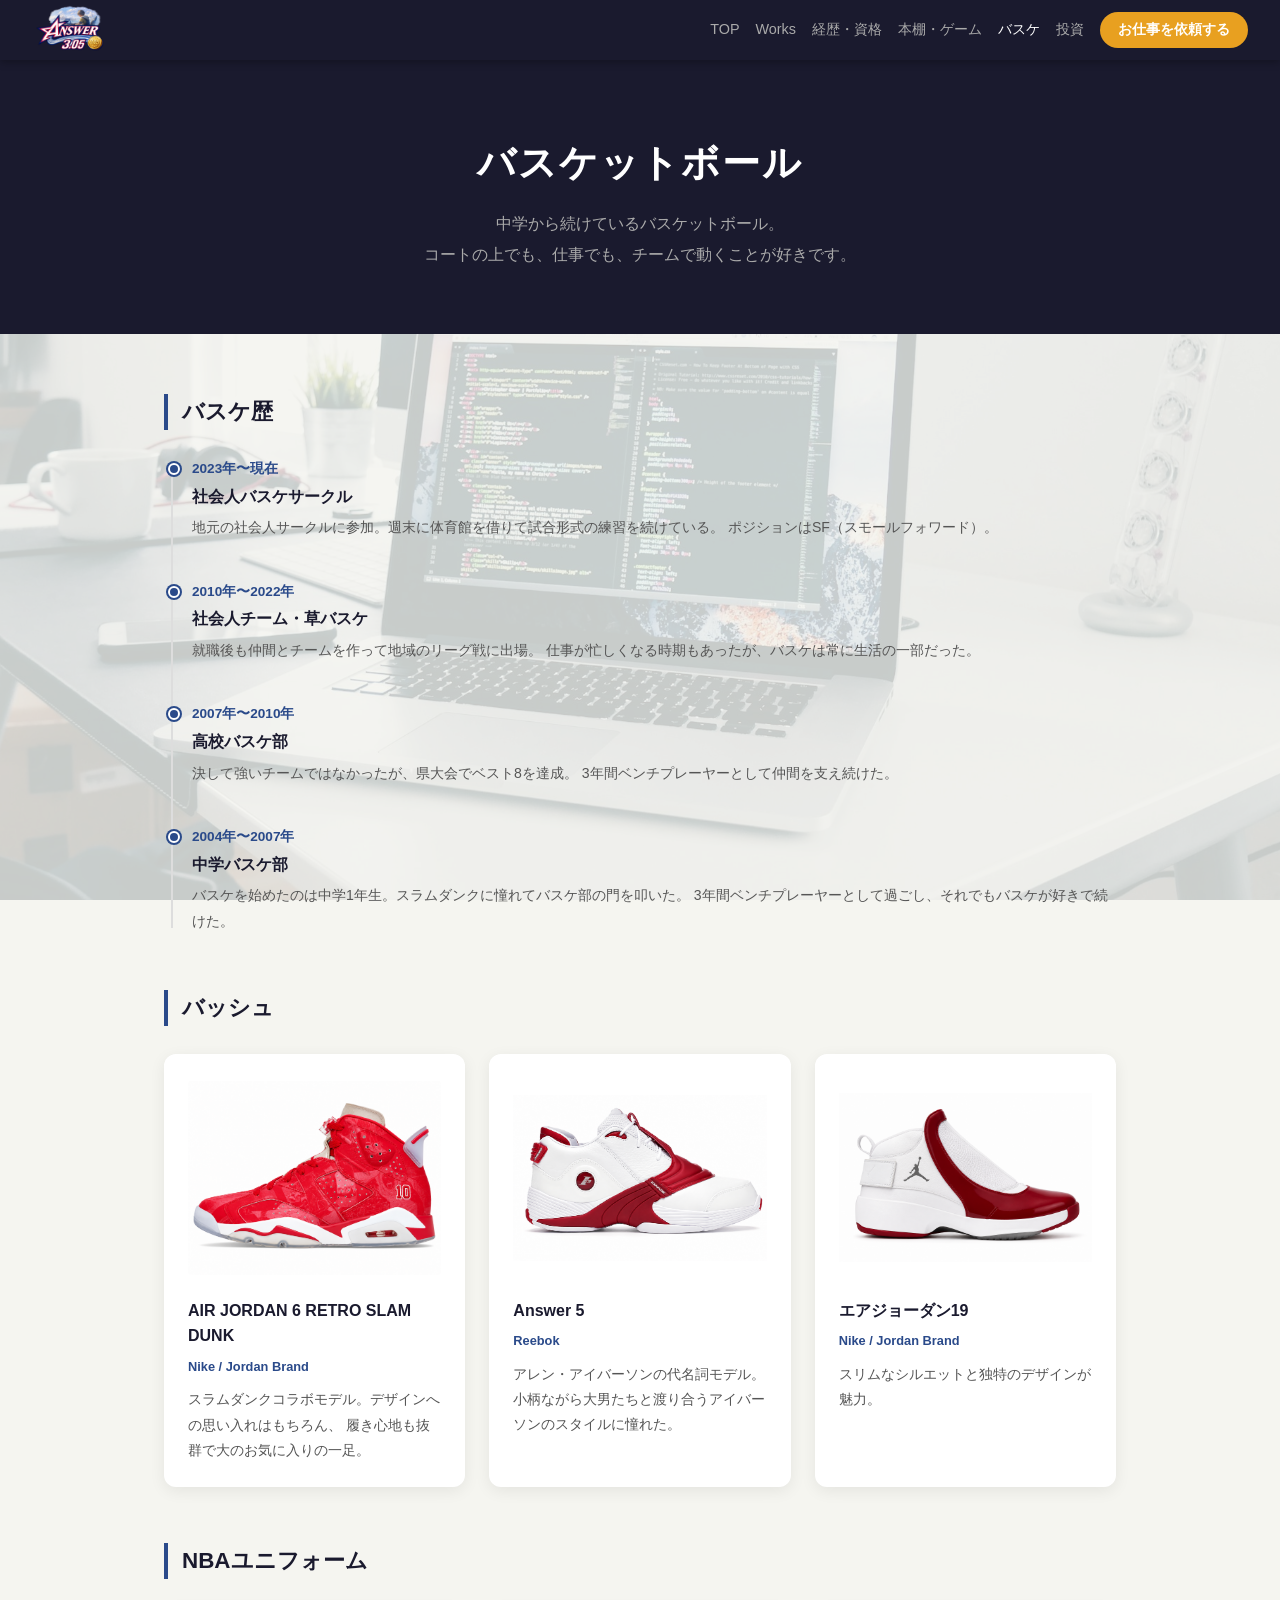
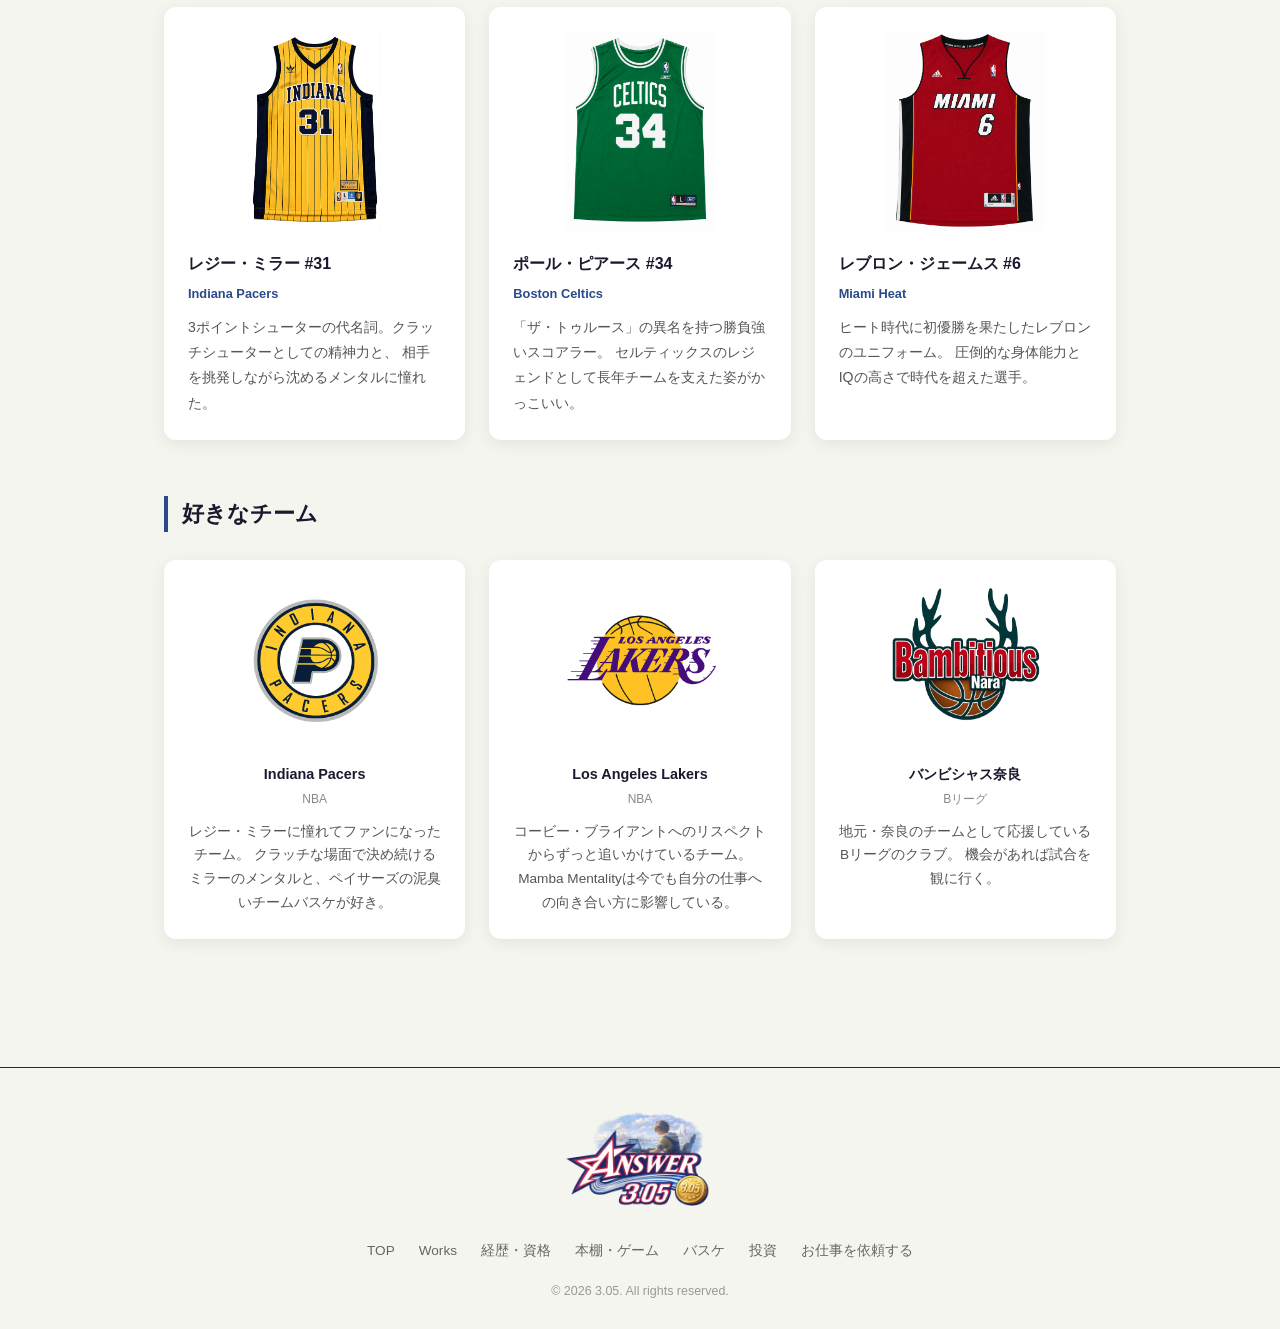
==== html/basketball.html @ 2a26aff4 "新規作成" ====
<!DOCTYPE html>
<html lang="ja">
<head>
  <meta charset="UTF-8">
  <meta name="viewport" content="width=device-width, initial-scale=1.0">
  <title>バスケ | 3.05</title>
  <meta name="description" content="フリーランスWebクリエイター3.05のバスケットボールページ。NBA・バスケについての思いや情報を発信しています。">
  <meta name="robots" content="index, follow">
  <meta property="og:type" content="website">
  <meta property="og:locale" content="ja_JP">
  <meta property="og:title" content="バスケ | 3.05">
  <meta property="og:description" content="フリーランスWebクリエイター3.05のバスケットボールページ。NBA・バスケについての思いや情報を発信しています。">
  <meta name="twitter:card" content="summary_large_image">
  <meta name="twitter:title" content="バスケ | 3.05">
  <meta name="twitter:description" content="フリーランスWebクリエイター3.05のバスケットボールページ。NBA・バスケについての思いや情報を発信しています。">
  <link rel="icon" href="../img/favicon.png" type="image/png">
  <link rel="stylesheet" href="../css/style.css">
</head>
<body data-page="basketball">

  <header></header>
  <div class="mobile-menu" id="mobileMenu"></div>

  <!-- ヒーロー -->
  <div class="page-hero">
    <h2>バスケットボール</h2>
    <p>
      中学から続けているバスケットボール。<br>
      コートの上でも、仕事でも、チームで動くことが好きです。
    </p>
  </div>

  <div class="page-body">

    <!-- ===== バスケ歴 ===== -->
    <h2 class="page-section-heading">バスケ歴</h2>

    <div class="career-timeline">

      <div class="career-item">
        <div class="career-period">2023年〜現在</div>
        <div class="career-content">
          <div class="career-title">社会人バスケサークル</div>
          <p class="career-desc">
            地元の社会人サークルに参加。週末に体育館を借りて試合形式の練習を続けている。
            ポジションはSF（スモールフォワード）。
          </p>
        </div>
      </div>

      <div class="career-item">
        <div class="career-period">2010年〜2022年</div>
        <div class="career-content">
          <div class="career-title">社会人チーム・草バスケ</div>
          <p class="career-desc">
            就職後も仲間とチームを作って地域のリーグ戦に出場。
            仕事が忙しくなる時期もあったが、バスケは常に生活の一部だった。
          </p>
        </div>
      </div>

      <div class="career-item">
        <div class="career-period">2007年〜2010年</div>
        <div class="career-content">
          <div class="career-title">高校バスケ部</div>
          <p class="career-desc">
            決して強いチームではなかったが、県大会でベスト8を達成。
            3年間ベンチプレーヤーとして仲間を支え続けた。
          </p>
        </div>
      </div>

      <div class="career-item">
        <div class="career-period">2004年〜2007年</div>
        <div class="career-content">
          <div class="career-title">中学バスケ部</div>
          <p class="career-desc">
            バスケを始めたのは中学1年生。スラムダンクに憧れてバスケ部の門を叩いた。
            3年間ベンチプレーヤーとして過ごし、それでもバスケが好きで続けた。
          </p>
        </div>
      </div>

    </div>

    <!-- ===== バッシュ ===== -->
    <h2 class="page-section-heading">バッシュ</h2>

    <div class="bball-grid">

      <div class="bball-card">
        <img src="../img/slamdunk_shoes.png" alt="AIR JORDAN 6 RETRO SLAM DUNK" class="bball-card-img">
        <div class="bball-card-title">AIR JORDAN 6 RETRO SLAM DUNK</div>
        <div class="bball-card-brand">Nike / Jordan Brand</div>
        <p class="bball-card-text">
          スラムダンクコラボモデル。デザインへの思い入れはもちろん、
          履き心地も抜群で大のお気に入りの一足。
        </p>
      </div>

      <div class="bball-card">
        <img src="../img/iverson_shoes.png" alt="Answer 5" class="bball-card-img">
        <div class="bball-card-title">Answer 5</div>
        <div class="bball-card-brand">Reebok</div>
        <p class="bball-card-text">
          アレン・アイバーソンの代名詞モデル。小柄ながら大男たちと渡り合うアイバーソンのスタイルに憧れた。
        </p>
      </div>

      <div class="bball-card">
        <img src="../img/jordan_shoes.png" alt="エアジョーダン19" class="bball-card-img">
        <div class="bball-card-title">エアジョーダン19</div>
        <div class="bball-card-brand">Nike / Jordan Brand</div>
        <p class="bball-card-text">
          スリムなシルエットと独特のデザインが魅力。
        </p>
      </div>

    </div>

    <!-- ===== NBAユニフォーム ===== -->
    <h2 class="page-section-heading">NBAユニフォーム</h2>

    <div class="bball-grid">

      <div class="bball-card">
        <img src="../img/miller_uniform.png" alt="レジー・ミラー ペイサーズ" class="bball-card-img">
        <div class="bball-card-title">レジー・ミラー #31</div>
        <div class="bball-card-brand">Indiana Pacers</div>
        <p class="bball-card-text">
          3ポイントシューターの代名詞。クラッチシューターとしての精神力と、
          相手を挑発しながら沈めるメンタルに憧れた。
        </p>
      </div>

      <div class="bball-card">
        <img src="../img/pierce_uniform.png" alt="ポール・ピアース セルティックス" class="bball-card-img">
        <div class="bball-card-title">ポール・ピアース #34</div>
        <div class="bball-card-brand">Boston Celtics</div>
        <p class="bball-card-text">
          「ザ・トゥルース」の異名を持つ勝負強いスコアラー。
          セルティックスのレジェンドとして長年チームを支えた姿がかっこいい。
        </p>
      </div>

      <div class="bball-card">
        <img src="../img/lebron_uniform_heat.png" alt="レブロン・ジェームス ヒート" class="bball-card-img">
        <div class="bball-card-title">レブロン・ジェームス #6</div>
        <div class="bball-card-brand">Miami Heat</div>
        <p class="bball-card-text">
          ヒート時代に初優勝を果たしたレブロンのユニフォーム。
          圧倒的な身体能力とIQの高さで時代を超えた選手。
        </p>
      </div>

    </div>

    <!-- ===== 好きなチーム ===== -->
    <h2 class="page-section-heading">好きなチーム</h2>

    <div class="team-grid">

      <div class="team-card">
        <img src="../img/pacers_logo.png" alt="Indiana Pacers" class="team-badge-img">
        <div class="team-name">Indiana Pacers</div>
        <div class="team-league">NBA</div>
        <p class="team-desc">
          レジー・ミラーに憧れてファンになったチーム。
          クラッチな場面で決め続けるミラーのメンタルと、ペイサーズの泥臭いチームバスケが好き。
        </p>
      </div>

      <div class="team-card">
        <img src="../img/lakers_logo.png" alt="LA Lakers" class="team-badge-img">
        <div class="team-name">Los Angeles Lakers</div>
        <div class="team-league">NBA</div>
        <p class="team-desc">
          コービー・ブライアントへのリスペクトからずっと追いかけているチーム。
          Mamba Mentalityは今でも自分の仕事への向き合い方に影響している。
        </p>
      </div>

      <div class="team-card">
        <img src="../img/bambitious_logo.png" alt="バンビシャス奈良" class="team-badge-img">
        <div class="team-name">バンビシャス奈良</div>
        <div class="team-league">Bリーグ</div>
        <p class="team-desc">
          地元・奈良のチームとして応援しているBリーグのクラブ。
          機会があれば試合を観に行く。
        </p>
      </div>

    </div>

  </div>

  <footer></footer>

  <button class="back-to-top" id="backToTop" aria-label="トップへ戻る">↑</button>

  <script src="../js/components.js"></script>
  <script src="../js/main.js"></script>
</body>
</html>
---- css/style.css ----
﻿/* ===== リセット & 共通 ===== */
*, *::before, *::after {
  margin: 0;
  padding: 0;
  box-sizing: border-box;
}

:root {
  --navy:   #1a1a2e;
  --navy-l: #2a2a4e;
  --bg:     #f5f5f0;
  --white:  #ffffff;
  --text:   #333333;
  --muted:  #888888;
  --border: #f0f0ea;
  --accent: #2a4a8a;
}

body {
  font-family: 'Hiragino Kaku Gothic ProN', 'Meiryo', sans-serif;
  background: var(--bg);
  color: var(--text);
  min-height: 100vh;
  line-height: 1.6;
  position: relative;
}

/* ページ背景の薄い画像（PCとコーヒーの作業デスク） */
body::before {
  content: '';
  position: fixed;
  inset: 0;
  background-image: url('../img/bg_global.jpg');
  background-size: cover;
  background-position: center;
  opacity: 0.18;
  z-index: -1;
  pointer-events: none;
}

/* ===== ヘッダー ===== */
header {
  background: var(--navy);
  color: #fff;
  padding: 0 32px;
  height: 60px;
  display: flex;
  align-items: center;
  gap: 12px;
  position: sticky;
  top: 0;
  z-index: 200;
  box-shadow: 0 2px 8px rgba(0,0,0,0.3);
}

header h1 {
  font-size: 1.2rem;
  font-weight: 400;
  letter-spacing: 0.1em;
  line-height: 1;
}

.header-logo {
  height: 52px;
  width: auto;
  display: block;
}

nav {
  margin-left: auto;
  display: flex;
  align-items: center;
  gap: 16px;
}

nav a {
  color: #aaa;
  text-decoration: none;
  font-size: 0.9rem;
  transition: color 0.2s;
}

nav a:hover { color: #fff; }
nav a.nav-active { color: #fff; }

/* 依頼ボタン */
nav .btn-request {
  background: #e8a020;
  color: #fff !important;
  padding: 7px 18px;
  border-radius: 20px;
  font-weight: 700;
  font-size: 0.85rem;
  transition: background 0.2s, transform 0.15s;
}

nav .btn-request:hover {
  background: #c88010;
  transform: translateY(-1px);
}

/* ハンバーガー (スマホ用) */
.hamburger {
  display: none;
  flex-direction: column;
  gap: 5px;
  cursor: pointer;
  padding: 4px;
  margin-left: auto;
  background: none;
  border: none;
}

.hamburger span {
  display: block;
  width: 22px;
  height: 2px;
  background: #fff;
  border-radius: 2px;
  transition: all 0.3s;
}

/* モバイルメニュー */
.mobile-menu {
  display: none;
  position: fixed;
  top: 60px;
  left: 0;
  right: 0;
  background: var(--navy-l);
  padding: 16px 24px;
  z-index: 199;
  flex-direction: column;
  gap: 4px;
  box-shadow: 0 4px 12px rgba(0,0,0,0.3);
}

.mobile-menu.open { display: flex; }

.mobile-menu a {
  color: #ccc;
  text-decoration: none;
  font-size: 1rem;
  padding: 12px 0;
  border-bottom: 1px solid rgba(255,255,255,0.08);
  transition: color 0.2s;
}

.mobile-menu a:hover { color: #fff; }

.mobile-menu .btn-request {
  margin-top: 8px;
  background: #e8a020;
  color: #fff !important;
  text-align: center;
  padding: 12px;
  border-radius: 8px;
  font-weight: 700;
  border: none;
}

/* ===== メインレイアウト ===== */
.page-wrapper {
  max-width: 1100px;
  margin: 0 auto;
  padding: 48px 24px;
  display: grid;
  grid-template-columns: 280px 1fr;
  gap: 48px;
  align-items: start;
}

/* ===== プロフィールカード ===== */
.profile-card {
  background: var(--white);
  border-radius: 16px;
  padding: 32px 24px;
  box-shadow: 0 2px 16px rgba(0,0,0,0.08);
  position: sticky;
  top: 76px;
}

.profile-photo-wrap {
  text-align: center;
  margin-bottom: 16px;
}

.profile-photo {
  width: 140px;
  height: 140px;
  border-radius: 50%;
  object-fit: cover;
  border: 4px solid #e8e8e0;
}

.profile-name {
  font-size: 1.6rem;
  font-weight: 700;
  text-align: center;
  margin-bottom: 4px;
  letter-spacing: 0.08em;
}

.profile-meta {
  text-align: center;
  font-size: 0.82rem;
  color: #aaa;
  margin-bottom: 10px;
  letter-spacing: 0.05em;
  display: flex;
  flex-wrap: wrap;
  justify-content: center;
  gap: 2px;
}

.profile-meta span {
  white-space: nowrap;
}

.profile-meta-sep {
  margin: 0 6px;
  color: #555;
}

.profile-tags {
  display: flex;
  flex-wrap: wrap;
  gap: 6px;
  justify-content: center;
  margin-bottom: 20px;
}

.tag {
  background: #f0f0ea;
  color: #555;
  padding: 4px 10px;
  border-radius: 20px;
  font-size: 0.78rem;
}

.tag-pm {
  background: #dbeafe;
  color: #1d4ed8;
}

.tag-se {
  background: #dcfce7;
  color: #15803d;
}

.tag-investor {
  background: #fef9c3;
  color: #a16207;
}

.profile-bio {
  margin-bottom: 24px;
}

.bio-intro {
  font-size: 0.82rem;
  color: #999;
  line-height: 1.7;
  margin-bottom: 12px;
  text-align: center;
}

.bio-spec {
  display: flex;
  flex-direction: column;
  gap: 10px;
}

.bio-spec-row {
  background: #f8f8f4;
  border-radius: 8px;
  padding: 8px 12px;
}

.bio-spec-row dt {
  font-size: 0.72rem;
  font-weight: 700;
  color: var(--navy);
  letter-spacing: 0.04em;
  margin-bottom: 3px;
}

.bio-spec-row dd {
  font-size: 0.82rem;
  line-height: 1.65;
  color: #555;
  margin: 0;
}

/* セクション区切り */
.profile-section {
  border-top: 1px solid var(--border);
  padding-top: 20px;
  margin-bottom: 20px;
}

.profile-section-label {
  font-size: 0.72rem;
  font-weight: 700;
  letter-spacing: 0.12em;
  color: #aaa;
  text-transform: uppercase;
  margin-bottom: 12px;
}

.profile-links .profile-section-label {
  margin-top: 20px;
  padding-top: 16px;
  border-top: 1px solid var(--border);
}

.profile-links .profile-section-label:first-child {
  margin-top: 0;
  padding-top: 0;
  border-top: none;
}

/* StrengthsFinder */
.strength-item {
  display: flex;
  align-items: center;
  gap: 10px;
  margin-bottom: 10px;
}

.strength-rank {
  font-size: 0.7rem;
  font-weight: 700;
  color: #fff;
  background: var(--navy);
  width: 20px;
  height: 20px;
  border-radius: 50%;
  display: flex;
  align-items: center;
  justify-content: center;
  flex-shrink: 0;
}

.strength-info { flex: 1; }

.strength-name {
  font-size: 0.88rem;
  font-weight: 700;
  color: var(--navy);
  margin-bottom: 1px;
}

.strength-name-en { font-size: 0.72rem; color: #aaa; }

.strength-domain {
  font-size: 0.7rem;
  padding: 2px 7px;
  border-radius: 8px;
  font-weight: 600;
}

.domain-executing   { background: #fff0e0; color: #b05000; }
.domain-influencing { background: #e8f4e8; color: #2a6a2a; }
.domain-relating    { background: #e8eefa; color: #2a3a8a; }
.domain-thinking    { background: #f5e8fa; color: #6a2a8a; }

/* 資格 */
.cert-item {
  display: flex;
  align-items: center;
  gap: 10px;
  margin-bottom: 10px;
}

.cert-badge {
  font-size: 0.68rem;
  font-weight: 700;
  color: #fff;
  background: var(--accent);
  padding: 3px 7px;
  border-radius: 6px;
  letter-spacing: 0.04em;
  flex-shrink: 0;
}

.cert-name {
  font-size: 0.88rem;
  font-weight: 700;
  color: var(--navy);
}

.cert-name-en { font-size: 0.72rem; color: #aaa; }

/* SNSリンク */
.profile-links {
  border-top: 1px solid var(--border);
  padding-top: 20px;
  display: flex;
  flex-direction: column;
  gap: 4px;
}

.profile-links a {
  display: flex;
  align-items: flex-start;
  gap: 8px;
  color: #555;
  text-decoration: none;
  font-size: 0.84rem;
  padding: 9px 0;
  border-bottom: 1px solid #f8f8f5;
  transition: color 0.2s;
}

.profile-links a:hover { color: var(--navy); }

.link-icon {
  width: 20px;
  text-align: center;
  font-size: 1rem;
  padding-top: 1px;
}

.link-body {
  display: flex;
  flex-direction: column;
  gap: 2px;
}

.link-name {
  font-weight: 600;
  font-size: 0.84rem;
  color: var(--navy);
}

.link-handle {
  font-weight: 400;
  font-size: 0.75rem;
  color: #999;
}

.link-desc {
  font-size: 0.76rem;
  color: #888;
  line-height: 1.5;
}

/* ===== メインコンテンツ ===== */
.section-title {
  font-size: 1.5rem;
  font-weight: 700;
  margin-bottom: 32px;
  padding-bottom: 12px;
  border-bottom: 2px solid var(--navy);
  display: flex;
  align-items: center;
  gap: 10px;
}

/* タイムライン */
.timeline {
  position: relative;
  padding-left: 32px;
}

.timeline::before {
  content: '';
  position: absolute;
  left: 10px;
  top: 8px;
  bottom: 8px;
  width: 2px;
  background: linear-gradient(to bottom, var(--navy), #c0c0d8);
}

.timeline-item {
  position: relative;
  margin-bottom: 40px;
  background: var(--white);
  border-radius: 14px;
  padding: 24px 28px;
  box-shadow: 0 2px 14px rgba(0,0,0,0.06);
  transition: transform 0.2s, box-shadow 0.2s;
}

.timeline-item:hover {
  transform: translateX(4px);
  box-shadow: 0 4px 22px rgba(0,0,0,0.1);
}

.timeline-item::before {
  content: '';
  position: absolute;
  left: -27px;
  top: 26px;
  width: 14px;
  height: 14px;
  border-radius: 50%;
  background: var(--navy);
  border: 3px solid var(--bg);
}

.timeline-period {
  font-size: 0.75rem;
  color: #bbb;
  font-weight: 700;
  letter-spacing: 0.08em;
  margin-bottom: 6px;
}

.timeline-title {
  font-size: 1.15rem;
  font-weight: 700;
  color: var(--navy);
  margin-bottom: 16px;
  line-height: 1.4;
}

/* ブログ本文 */
.blog-body {
  font-size: 0.92rem;
  line-height: 1.95;
  color: #444;
}

.blog-body p { margin-bottom: 14px; }
.blog-body p:last-child { margin-bottom: 0; }

.blog-body .highlight {
  background: linear-gradient(transparent 60%, #fff0c0 60%);
  font-weight: 600;
  color: #333;
}

.blog-body blockquote {
  border-left: 3px solid var(--navy);
  padding: 10px 16px;
  margin: 16px 0;
  background: #f8f8fc;
  border-radius: 0 8px 8px 0;
  font-style: italic;
  color: #555;
  font-size: 0.9rem;
  line-height: 1.7;
}

/* ===== トップへ戻るボタン ===== */
.back-to-top {
  position: fixed;
  bottom: 32px;
  right: 28px;
  width: 48px;
  height: 48px;
  background: var(--navy);
  color: #fff;
  border: none;
  border-radius: 50%;
  font-size: 1.2rem;
  cursor: pointer;
  display: flex;
  align-items: center;
  justify-content: center;
  box-shadow: 0 4px 16px rgba(0,0,0,0.2);
  opacity: 0;
  transform: translateY(16px);
  transition: opacity 0.3s ease, transform 0.3s ease, background 0.2s;
  pointer-events: none;
  z-index: 300;
}

.back-to-top.visible {
  opacity: 1;
  transform: translateY(0);
  pointer-events: auto;
}

.back-to-top:hover {
  background: var(--navy-l);
}

/* ===== フッター ===== */
footer {
  text-align: center;
  padding: 40px 32px 28px;
  color: #aaa;
  font-size: 0.82rem;
  margin-top: 48px;
  border-top: 1px solid #2a2a2a;
}

.footer-nav {
  display: flex;
  justify-content: center;
  flex-wrap: wrap;
  gap: 8px 24px;
  margin-bottom: 20px;
}

.footer-nav a {
  color: #666;
  text-decoration: none;
  font-size: 0.85rem;
  transition: color 0.2s;
}

.footer-nav a:hover {
  color: #333;
}

.footer-logo {
  height: 110px;
  width: auto;
  margin-bottom: 16px;
  opacity: 0.9;
}

.footer-copy {
  color: #999;
  font-size: 0.78rem;
}

.back-to-top {
  position: fixed;
  bottom: 32px;
  right: 32px;
  width: 48px;
  height: 48px;
  border-radius: 50%;
  background: transparent;
  border: 2px solid #c8a84b;
  color: #c8a84b;
  font-size: 0;
  cursor: pointer;
  opacity: 0;
  pointer-events: none;
  transition: opacity 0.3s, transform 0.3s, background 0.3s, color 0.3s;
  z-index: 100;
}

.back-to-top::before,
.back-to-top::after {
  content: '';
  display: block;
  position: absolute;
  width: 12px;
  height: 12px;
  border-top: 3px solid currentColor;
  border-right: 3px solid currentColor;
  left: calc(50% - 6px);
  transform: rotate(-45deg);
}

.back-to-top::before {
  top: 24px;
}

.back-to-top::after {
  top: 16px;
}

.back-to-top.visible {
  opacity: 1;
  pointer-events: auto;
}

.back-to-top:hover {
  background: #c8a84b;
  color: #fff;
  transform: translateY(-4px);
}

/* ===== 理念セクション (フルスクリーン スライドショー) ===== */
.philosophy {
  position: relative;
  width: 100%;
  height: 100vh;
  overflow: hidden;
  background: #000;
}

/* 各スライド */
.philosophy-slide {
  position: absolute;
  inset: 0;
  display: flex;
  align-items: center;
  justify-content: center;
  background-size: cover;
  background-position: center;
  opacity: 0;
  transition: opacity 1.6s ease;
  will-change: opacity;
}

.philosophy-slide.active { opacity: 1; }

/* 暗幕オーバーレイ */
.philosophy-slide::before {
  content: '';
  position: absolute;
  inset: 0;
  background: rgba(4, 6, 18, 0.52);
}

/* スライドのテキストコンテンツ */
.slide-content {
  position: relative;
  z-index: 1;
  text-align: center;
  padding: 0 24px;
  opacity: 0;
}

.philosophy-slide.active .slide-content {
  animation: slideFadeIn 3s ease 0.5s forwards;
}

@keyframes slideFadeIn {
  from { opacity: 0; }
  to   { opacity: 1; }
}

.slide-label {
  font-family: 'Noto Serif JP', 'Yu Mincho', '游明朝', 'Hiragino Mincho ProN', serif;
  font-size: 0.72rem;
  font-weight: 400;
  letter-spacing: 0.3em;
  color: rgba(255,255,255,0.5);
  text-transform: uppercase;
  margin-bottom: 20px;
}

.slide-icon {
  font-size: 3.5rem;
  margin-bottom: 20px;
  display: block;
  filter: drop-shadow(0 4px 16px rgba(0,0,0,0.4));
}

.slide-name {
  font-family: 'Noto Serif JP', 'Yu Mincho', '游明朝', 'Hiragino Mincho ProN', serif;
  font-size: clamp(2.8rem, 7vw, 5.5rem);
  font-weight: 900;
  color: #fff;
  letter-spacing: 0.2em;
  margin-bottom: 24px;
  text-shadow: 0 4px 24px rgba(0,0,0,0.5);
  line-height: 1.1;
}

.slide-desc {
  font-family: 'Noto Serif JP', 'Yu Mincho', '游明朝', 'Hiragino Mincho ProN', serif;
  font-size: clamp(0.9rem, 2vw, 1.1rem);
  font-weight: 400;
  color: rgba(255,255,255,0.78);
  line-height: 2.0;
  max-width: 480px;
  margin: 0 auto;
  text-shadow: 0 2px 8px rgba(0,0,0,0.4);
  letter-spacing: 0.06em;
}

/* インジケーター（下部のドット） */
.philosophy-indicators {
  position: absolute;
  bottom: 28px;
  left: 50%;
  transform: translateX(-50%);
  z-index: 10;
  display: flex;
  gap: 10px;
  align-items: center;
}

.indicator-dot {
  width: 8px;
  height: 8px;
  border-radius: 50%;
  background: rgba(255,255,255,0.3);
  border: none;
  padding: 0;
  cursor: pointer;
  transition: background 0.3s, transform 0.3s;
}

.indicator-dot.active {
  background: #fff;
  transform: scale(1.3);
}

/* プログレスバー */
.philosophy-progress {
  position: absolute;
  bottom: 0;
  left: 0;
  height: 3px;
  background: rgba(255,255,255,0.7);
  width: 0%;
  z-index: 10;
  transition: none;
}

.philosophy-progress.running {
  transition: width 6s linear;
  width: 100%;
}

/* クレジット */
.philosophy-credit {
  position: absolute;
  bottom: 10px;
  right: 14px;
  font-size: 0.62rem;
  color: rgba(255,255,255,0.2);
  z-index: 10;
}

.philosophy-credit a {
  color: rgba(255,255,255,0.25);
  text-decoration: none;
}

@media (max-width: 600px) {
  .slide-icon   { font-size: 2.8rem; }
  .slide-name   { letter-spacing: 0.08em; }
  .slide-desc   { font-size: 0.88rem; }
}

/* ===== 趣味 ===== */
.hobby-grid {
  display: grid;
  grid-template-columns: repeat(2, 1fr);
  gap: 8px;
}

.hobby-item {
  background: #f8f8f4;
  border-radius: 10px;
  padding: 10px 10px 8px;
  text-align: center;
  transition: background 0.2s, transform 0.2s;
}

.hobby-item:hover {
  background: #f0f0e8;
  transform: translateY(-1px);
}

.hobby-icon { font-size: 1.4rem; display: block; margin-bottom: 4px; }

.hobby-name {
  font-size: 0.8rem;
  font-weight: 700;
  color: var(--navy);
}

/* ===== アコーディオン (StrengthsFinder 6位以降) ===== */
.strengths-accordion-toggle {
  display: flex;
  align-items: center;
  justify-content: space-between;
  width: 100%;
  background: #f5f5f0;
  border: 1px solid #e8e8e0;
  border-radius: 8px;
  padding: 8px 12px;
  font-size: 0.78rem;
  font-weight: 700;
  color: #666;
  cursor: pointer;
  margin-top: 4px;
  transition: background 0.2s;
}

.strengths-accordion-toggle:hover { background: #ebebе4; }

.accordion-arrow {
  font-size: 0.65rem;
  transition: transform 0.3s;
  display: inline-block;
}

.strengths-accordion-toggle.open .accordion-arrow {
  transform: rotate(180deg);
}

.strengths-accordion-body {
  overflow: hidden;
  max-height: 0;
  transition: max-height 0.4s ease;
}

.strengths-accordion-body.open {
  max-height: 2000px;
}

.strengths-accordion-inner {
  padding-top: 10px;
}

/* ===== Worksページ固有 ===== */

/* ヒーロー */
.works-hero {
  background: var(--navy);
  padding: 72px 24px 64px;
  text-align: center;
  color: #fff;
}

.works-hero h2 {
  font-size: clamp(1.6rem, 4vw, 2.4rem);
  font-weight: 700;
  margin-bottom: 16px;
  letter-spacing: 0.05em;
}

.works-hero p {
  font-size: 1rem;
  color: #aaa;
  line-height: 1.9;
  max-width: 680px;
  margin: 0 auto;
}

/* セクション共通 */
.works-body {
  max-width: 1100px;
  margin: 0 auto;
  padding: 0 24px 80px;
}

.works-section-heading {
  font-size: 1.3rem;
  font-weight: 700;
  color: var(--navy);
  text-align: center;
  margin: 72px 0 40px;
  padding-bottom: 12px;
  border-bottom: 2px solid var(--navy);
}

/* サービス交互レイアウト */
.service-block {
  display: grid;
  grid-template-columns: 1fr 1fr;
  gap: 0;
  margin-bottom: 0;
  border-radius: 16px;
  overflow: hidden;
  box-shadow: 0 4px 24px rgba(0,0,0,0.08);
  margin-bottom: 48px;
}

.service-block.reverse { direction: rtl; }
.service-block.reverse > * { direction: ltr; }

.service-img {
  width: 100%;
  height: 420px;
  object-fit: cover;
  object-position: center;
  display: block;
}

.service-text {
  background: #fff;
  padding: 44px 40px;
  display: flex;
  flex-direction: column;
  justify-content: center;
  gap: 16px;
}

.service-tag {
  display: inline-block;
  font-size: 0.72rem;
  font-weight: 700;
  letter-spacing: 0.15em;
  text-transform: uppercase;
  color: var(--accent);
  background: #eef0f8;
  padding: 4px 12px;
  border-radius: 20px;
  align-self: flex-start;
}

.service-title {
  font-size: 1.5rem;
  font-weight: 700;
  color: var(--navy);
  line-height: 1.3;
}

.service-desc {
  font-size: 0.92rem;
  line-height: 1.9;
  color: #555;
}

.service-points {
  list-style: none;
  display: flex;
  flex-direction: column;
  gap: 8px;
  margin-top: 4px;
}

.service-points li {
  font-size: 0.88rem;
  color: #444;
  display: flex;
  align-items: flex-start;
  gap: 8px;
  line-height: 1.6;
}

.service-points li::before {
  content: '✓';
  color: var(--accent);
  font-weight: 700;
  flex-shrink: 0;
  margin-top: 1px;
}

/* クライアントタイプ */
.client-grid {
  display: grid;
  grid-template-columns: repeat(3, 1fr);
  gap: 20px;
}

.client-card {
  background: #fff;
  border-radius: 14px;
  padding: 28px 24px;
  box-shadow: 0 2px 14px rgba(0,0,0,0.06);
  border-top: 4px solid var(--navy);
  transition: transform 0.2s, box-shadow 0.2s;
}

.client-card:nth-child(4),
.client-card:nth-child(5) {
  grid-column: span 1;
}

.client-card:hover {
  transform: translateY(-4px);
  box-shadow: 0 8px 28px rgba(0,0,0,0.1);
}

.client-icon {
  font-size: 2.2rem;
  margin-bottom: 12px;
  display: block;
}

.client-type {
  font-size: 1rem;
  font-weight: 700;
  color: var(--navy);
  margin-bottom: 12px;
}

.client-benefits {
  list-style: none;
  display: flex;
  flex-direction: column;
  gap: 8px;
}

.client-benefits li {
  font-size: 0.84rem;
  color: #555;
  line-height: 1.65;
  display: flex;
  align-items: flex-start;
  gap: 6px;
}

.client-benefits li::before {
  content: '▷';
  font-size: 0.65rem;
  color: var(--accent);
  flex-shrink: 0;
  margin-top: 3px;
}

/* CTA */
.works-cta {
  background: var(--navy);
  border-radius: 16px;
  padding: 48px 32px;
  text-align: center;
  margin-top: 72px;
  color: #fff;
}

.works-cta h3 {
  font-size: 1.4rem;
  font-weight: 700;
  margin-bottom: 12px;
}

.works-cta p {
  font-size: 0.92rem;
  color: #aaa;
  line-height: 1.8;
  margin-bottom: 28px;
}

.works-cta .btn-submit {
  background: #e8a020;
}

.works-cta .btn-submit:hover {
  background: #c88010;
}

/* スライドインアニメーション */
/* 通常ブロック: 画像=左(右から来る) / テキスト=右(左から来る) */
.service-block:not(.reverse) .service-img {
  opacity: 0;
  transform: translateX(70px);
}
.service-block:not(.reverse) .service-text {
  opacity: 0;
  transform: translateX(-70px);
}
/* reverseブロック: 画像=右(左から来る) / テキスト=左(右から来る) */
.service-block.reverse .service-img {
  opacity: 0;
  transform: translateX(-70px);
}
.service-block.reverse .service-text {
  opacity: 0;
  transform: translateX(70px);
}

/* 表示時 */
.service-block.in-view .service-img {
  opacity: 1;
  transform: translateX(0);
  transition: opacity 0.75s ease, transform 0.75s ease;
}
.service-block.in-view .service-text {
  opacity: 1;
  transform: translateX(0);
  transition: opacity 0.75s ease 0.15s, transform 0.75s ease 0.15s;
}

/* レスポンシブ */
@media (max-width: 768px) {
  .service-block,
  .service-block.reverse {
    grid-template-columns: 1fr;
    direction: ltr;
  }
  .service-img { min-height: 220px; }
  .service-text { padding: 28px 24px; }
  .service-title { font-size: 1.2rem; }
  .client-grid { grid-template-columns: 1fr 1fr; }
}

@media (max-width: 480px) {
  .client-grid { grid-template-columns: 1fr; }
}

/* ===== 依頼ページ固有 ===== */
.request-hero {
  background: var(--navy);
  color: #fff;
  text-align: center;
  padding: 64px 24px 56px;
}

.request-hero h2 {
  font-size: 2rem;
  font-weight: 700;
  margin-bottom: 12px;
  letter-spacing: 0.05em;
}

.request-hero p {
  font-size: 1rem;
  color: #bbb;
  line-height: 1.8;
}

.request-body {
  max-width: 1080px;
  margin: 0 auto;
  padding: 56px 24px;
}

.request-layout {
  display: grid;
  grid-template-columns: 280px 1fr;
  gap: 40px;
  align-items: start;
}

/* 左サイドバー */
.request-aside {
  background: var(--white);
  border-radius: 14px;
  padding: 28px 24px;
  box-shadow: 0 2px 14px rgba(0,0,0,0.06);
  position: sticky;
  top: 100px;
}

.request-aside-title {
  font-size: 0.78rem;
  font-weight: 700;
  letter-spacing: 0.08em;
  color: #999;
  text-transform: uppercase;
  margin-bottom: 16px;
}

.request-service-list {
  list-style: none;
  display: flex;
  flex-direction: column;
  gap: 16px;
  margin-bottom: 24px;
}

.request-service-list li {
  display: flex;
  align-items: flex-start;
  gap: 12px;
}

.req-icon {
  font-size: 1.3rem;
  flex-shrink: 0;
  margin-top: 1px;
}

.req-info {
  display: flex;
  flex-direction: column;
  gap: 2px;
}

.req-info strong {
  font-size: 0.88rem;
  font-weight: 700;
  color: var(--navy);
}

.req-info span {
  font-size: 0.78rem;
  color: #888;
  line-height: 1.5;
}

.request-aside-note {
  border-top: 1px solid var(--border);
  padding-top: 16px;
  display: flex;
  flex-direction: column;
  gap: 6px;
}

.request-aside-note p {
  font-size: 0.79rem;
  color: #888;
  line-height: 1.6;
}

.request-aside-note a {
  color: var(--navy);
  font-weight: 600;
  text-decoration: underline;
}

/* フォーム列 */
.request-form-col {
  min-width: 0;
}

/* フォーム */

.contact-form {
  background: var(--white);
  border-radius: 14px;
  padding: 36px 32px;
  box-shadow: 0 2px 14px rgba(0,0,0,0.06);
  display: flex;
  flex-direction: column;
  gap: 20px;
}

.radio-group {
  display: flex;
  flex-direction: column;
  gap: 10px;
  padding: 4px 0;
}

.radio-label {
  display: flex;
  align-items: center;
  gap: 8px;
  font-size: 0.9rem;
  color: #444;
  cursor: pointer;
  user-select: none;
  min-height: 22px;
}

.radio-label input[type="radio"],
.radio-label input[type="checkbox"] {
  width: 16px;
  height: 16px;
  accent-color: var(--navy);
  flex-shrink: 0;
  margin: 0;
  cursor: pointer;
  position: relative;
  top: 0;
}

.field-error-msg {
  font-size: 0.78rem;
  color: #c0392b;
  margin-top: 4px;
}

.char-counter {
  font-size: 0.75rem;
  color: #aaa;
  text-align: right;
  display: block;
  margin-top: 4px;
}

.char-counter--over {
  color: #c0392b;
  font-weight: 700;
}

.form-note-row {
  display: flex;
  justify-content: space-between;
  align-items: center;
  gap: 8px;
  margin-top: 4px;
}

.form-note-row .form-note {
  margin-top: 0;
}

.form-group {
  display: flex;
  flex-direction: column;
  gap: 6px;
}

.form-group label {
  font-size: 0.87rem;
  font-weight: 700;
  color: #444;
}

.form-group .required {
  color: #c0392b;
  margin-left: 4px;
  font-size: 0.75rem;
}

.form-group input:not([type="radio"]):not([type="checkbox"]),
.form-group select,
.form-group textarea {
  width: 100%;
  padding: 10px 14px;
  border: 1px solid #ddd;
  border-radius: 8px;
  font-size: 0.92rem;
  font-family: inherit;
  color: var(--text);
  background: var(--white);
  transition: border-color 0.2s, box-shadow 0.2s;
  outline: none;
}

.form-group input:not([type="radio"]):not([type="checkbox"]):focus,
.form-group select:focus,
.form-group textarea:focus {
  border-color: var(--accent);
  box-shadow: 0 0 0 3px rgba(42,74,138,0.1);
}

.form-group textarea { resize: vertical; min-height: 120px; }

.form-row {
  display: grid;
  grid-template-columns: 1fr 1fr;
  gap: 16px;
}

.form-note {
  font-size: 0.78rem;
  color: #999;
  margin-top: 2px;
}

.btn-submit {
  background: var(--navy);
  color: #fff;
  border: none;
  padding: 14px 40px;
  border-radius: 30px;
  font-size: 1rem;
  font-weight: 700;
  cursor: pointer;
  transition: background 0.2s, transform 0.15s;
  align-self: center;
  margin-top: 8px;
  letter-spacing: 0.05em;
}

.btn-submit:hover {
  background: var(--navy-l);
  transform: translateY(-2px);
}

/* ===== レスポンシブ ===== */
@media (max-width: 900px) {
  .page-wrapper {
    grid-template-columns: 240px 1fr;
    gap: 32px;
  }
}

@media (max-width: 768px) {
  header { padding: 0 20px; }

  nav { display: none; }

  .hamburger { display: flex; }

  .page-wrapper {
    grid-template-columns: 1fr;
    padding: 28px 16px;
    gap: 24px;
  }

  .profile-card { position: static; }

  .profile-photo { width: 100px; height: 100px; }

  .profile-name { font-size: 1.3rem; }

  .section-title { font-size: 1.2rem; }

  .timeline { padding-left: 24px; }

  .timeline-item { padding: 18px 20px; }

  .timeline-title { font-size: 1rem; }

  .blog-body { font-size: 0.88rem; }

  /* 依頼ページ */
  .request-hero { padding: 40px 20px 36px; }
  .request-hero h2 { font-size: 1.5rem; }

  .request-layout { grid-template-columns: 1fr; }
  .request-aside { position: static; }

  .contact-form { padding: 24px 20px; }

  .form-row { grid-template-columns: 1fr; }
}

@media (max-width: 480px) {
  .request-body { padding: 36px 16px; }

  .timeline-item::before { left: -22px; width: 11px; height: 11px; }
}


/* ============================================================
   共通ページレイアウト（skills / library / basketball / investment）
   ============================================================ */

.page-hero {
  background: var(--navy);
  padding: 72px 24px 64px;
  text-align: center;
  color: #fff;
}

.page-hero h2 {
  font-size: clamp(1.6rem, 4vw, 2.4rem);
  font-weight: 700;
  margin-bottom: 16px;
  letter-spacing: 0.05em;
}

.page-hero p {
  font-size: 1rem;
  color: #aaa;
  line-height: 1.9;
  max-width: 640px;
  margin: 0 auto;
}

.page-body {
  max-width: 1000px;
  margin: 0 auto;
  padding: 60px 24px 80px;
}

.page-section-heading {
  font-size: 1.4rem;
  font-weight: 700;
  color: var(--navy);
  border-left: 4px solid var(--accent);
  padding-left: 14px;
  margin: 56px 0 28px;
}
.page-section-heading:first-child { margin-top: 0; }


/* ============================================================
   経歴・資格ページ
   ============================================================ */

.cert-grid {
  display: grid;
  grid-template-columns: repeat(auto-fit, minmax(280px, 1fr));
  gap: 24px;
}

.cert-card {
  background: #fff;
  border-radius: 12px;
  padding: 28px 24px;
  box-shadow: 0 4px 20px rgba(0,0,0,0.07);
  border-top: 4px solid var(--accent);
}

.cert-icon { font-size: 2rem; margin-bottom: 12px; }

.cert-name {
  font-size: 1.05rem;
  font-weight: 700;
  color: var(--navy);
  margin-bottom: 4px;
}

.cert-org {
  font-size: 0.8rem;
  color: var(--accent);
  margin-bottom: 12px;
  font-weight: 600;
}

.cert-desc {
  font-size: 0.88rem;
  color: #555;
  line-height: 1.8;
}

.skills-category { margin-bottom: 28px; }

.skills-cat-title {
  font-size: 0.9rem;
  font-weight: 700;
  color: #555;
  letter-spacing: 0.08em;
  text-transform: uppercase;
  margin-bottom: 12px;
}

.skill-tags { display: flex; flex-wrap: wrap; gap: 10px; }

.skill-tag {
  background: #eef2ff;
  color: var(--accent);
  border: 1px solid #c7d2fe;
  border-radius: 20px;
  padding: 5px 14px;
  font-size: 0.85rem;
  font-weight: 500;
}

.career-timeline { position: relative; padding-left: 28px; }

.career-timeline::before {
  content: '';
  position: absolute;
  left: 7px;
  top: 6px;
  bottom: 6px;
  width: 2px;
  background: #ddd;
}

.career-item {
  position: relative;
  margin-bottom: 40px;
}

.career-item::before {
  content: '';
  position: absolute;
  left: -24px;
  top: 5px;
  width: 12px;
  height: 12px;
  background: var(--accent);
  border-radius: 50%;
  border: 2px solid #fff;
  box-shadow: 0 0 0 2px var(--accent);
}

.career-period {
  display: block;
  font-size: 0.85rem;
  color: var(--accent);
  font-weight: 700;
  margin-bottom: 4px;
}

.career-content {
  display: block;
}

.career-title {
  font-size: 1rem;
  font-weight: 700;
  color: var(--navy);
  margin-bottom: 6px;
}

.career-desc {
  font-size: 0.88rem;
  color: #555;
  line-height: 1.8;
}

.career-toggle {
  margin-top: 12px;
  display: inline-flex;
  align-items: center;
  gap: 6px;
  background: none;
  border: 1px solid var(--accent);
  color: var(--accent);
  padding: 5px 16px;
  border-radius: 20px;
  font-size: 0.8rem;
  font-weight: 600;
  cursor: pointer;
  transition: background 0.2s, color 0.2s;
}

.career-toggle:hover {
  background: var(--accent);
  color: #fff;
}

.career-projects {
  margin-top: 12px;
  display: none;
  flex-direction: column;
  gap: 8px;
  overflow: hidden;
}

.career-projects.open {
  display: flex;
}

.career-project-item {
  background: #f7f8fa;
  border-left: 3px solid var(--accent);
  border-radius: 0 6px 6px 0;
  padding: 8px 12px;
  display: grid;
  grid-template-columns: 1fr auto;
  grid-template-rows: auto auto auto;
  gap: 3px 10px;
  align-items: center;
}

/* 行1左: 期間 */
.career-project-period {
  grid-column: 1;
  grid-row: 1;
  font-size: 0.72rem;
  color: #888;
}

/* 行1右: 担当工程バッジ */
.career-project-role {
  grid-column: 2;
  grid-row: 1;
  font-size: 0.72rem;
  color: #fff;
  background: var(--accent);
  border-radius: 4px;
  padding: 2px 7px;
  white-space: nowrap;
  align-self: center;
}

/* 行2: プロジェクト名（全幅） */
.career-project-name {
  grid-column: 1 / -1;
  grid-row: 2;
  font-size: 0.85rem;
  font-weight: 700;
  color: var(--navy);
}

/* 行3: 使用技術（全幅） */
.career-project-tech {
  grid-column: 1 / -1;
  grid-row: 3;
  font-size: 0.75rem;
  color: #777;
}


/* ============================================================
   本棚・ゲームページ
   ============================================================ */

.bookshelf {
  background: linear-gradient(to bottom, #2d1b0e, #3d2510);
  border-radius: 12px;
  padding: 28px 20px;
  box-shadow: 0 8px 40px rgba(0,0,0,0.4);
  margin-bottom: 40px;
}

.shelf-row { margin-bottom: 8px; }
.shelf-row:last-child { margin-bottom: 0; }

.shelf-label {
  color: #d4a855;
  font-size: 0.78rem;
  font-weight: 700;
  letter-spacing: 0.12em;
  padding: 0 8px 6px;
}

.shelf-wrapper {
  position: relative;
  background: linear-gradient(to bottom, #6b4226 0%, #4e2f18 70%, #3b2210 100%);
  border-radius: 4px 4px 0 0;
  padding: 12px 44px 20px;
  border-bottom: 8px solid #1e0f06;
  box-shadow: 0 6px 16px rgba(0,0,0,0.5), inset 0 2px 4px rgba(255,255,255,0.05);
}

.shelf-track {
  display: flex;
  gap: 5px;
  overflow-x: auto;
  scroll-behavior: smooth;
  align-items: flex-end;
  scrollbar-width: none;
  padding-bottom: 2px;
}
.shelf-track::-webkit-scrollbar { display: none; }

.book {
  flex-shrink: 0;
  width: 38px;
  height: var(--book-h, 160px);
  background: var(--book-color, #c0392b);
  border-radius: 2px 4px 4px 2px;
  display: flex;
  flex-direction: column;
  align-items: center;
  justify-content: center;
  cursor: pointer;
  transition: transform 0.25s ease;
  box-shadow: 3px 3px 8px rgba(0,0,0,0.5), inset -3px 0 6px rgba(0,0,0,0.25);
  position: relative;
}

.book::before {
  content: '';
  position: absolute;
  left: 0;
  top: 0;
  bottom: 0;
  width: 5px;
  background: rgba(0,0,0,0.25);
  border-radius: 2px 0 0 2px;
}

.book:hover { transform: translateY(-10px); }

.book-spine {
  writing-mode: vertical-rl;
  text-orientation: mixed;
  font-size: 0.6rem;
  color: rgba(255,255,255,0.92);
  font-weight: 700;
  padding: 8px 4px;
  text-align: center;
  letter-spacing: 0.03em;
  max-height: 130px;
  overflow: hidden;
  line-height: 1.3;
}

.book-author {
  writing-mode: vertical-rl;
  font-size: 0.5rem;
  color: rgba(255,255,255,0.6);
  padding: 0 2px;
  max-height: 60px;
  overflow: hidden;
}

.shelf-btn {
  position: absolute;
  top: 50%;
  transform: translateY(-60%);
  width: 34px;
  height: 34px;
  background: rgba(0,0,0,0.55);
  color: #fff;
  border: 1px solid rgba(255,255,255,0.15);
  border-radius: 50%;
  cursor: pointer;
  font-size: 1.3rem;
  line-height: 1;
  display: flex;
  align-items: center;
  justify-content: center;
  z-index: 2;
  transition: background 0.2s;
  padding: 0;
}
.shelf-btn:hover { background: rgba(0,0,0,0.85); }
.shelf-btn-prev { left: 5px; }
.shelf-btn-next { right: 5px; }

/* ゲームグリッド */
.games-grid {
  display: grid;
  grid-template-columns: repeat(auto-fill, minmax(200px, 1fr));
  gap: 20px;
}

.game-card {
  background: #fff;
  border-radius: 12px;
  padding: 20px;
  box-shadow: 0 4px 16px rgba(0,0,0,0.07);
  text-align: center;
  transition: transform 0.2s;
}
.game-card:hover { transform: translateY(-4px); }

.game-platform {
  display: inline-block;
  background: var(--navy);
  color: #fff;
  font-size: 0.72rem;
  font-weight: 700;
  padding: 3px 10px;
  border-radius: 20px;
  margin-bottom: 10px;
  letter-spacing: 0.05em;
}

.game-title {
  font-size: 0.95rem;
  font-weight: 700;
  color: var(--navy);
  line-height: 1.5;
}

.game-genre {
  font-size: 0.78rem;
  color: #888;
  margin-top: 6px;
}


/* ============================================================
   バスケページ
   ============================================================ */

.basketball-intro {
  background: var(--navy);
  color: #fff;
  border-radius: 12px;
  padding: 32px;
  margin-bottom: 48px;
  line-height: 1.9;
}

.bball-grid {
  display: grid;
  grid-template-columns: repeat(auto-fit, minmax(260px, 1fr));
  gap: 24px;
}

.bball-card {
  background: #fff;
  border-radius: 12px;
  padding: 24px;
  box-shadow: 0 4px 16px rgba(0,0,0,0.07);
}

.bball-card-icon { font-size: 2rem; margin-bottom: 10px; }
.bball-card-img { width: 100%; max-width: 280px; height: 200px; object-fit: contain; margin-bottom: 12px; border-radius: 8px; }

.bball-card-title {
  font-size: 1rem;
  font-weight: 700;
  color: var(--navy);
  margin-bottom: 8px;
}

.bball-card-text {
  font-size: 0.88rem;
  color: #555;
  line-height: 1.8;
}

.team-grid {
  display: grid;
  grid-template-columns: repeat(auto-fit, minmax(260px, 1fr));
  gap: 24px;
}

.team-card {
  background: #fff;
  border-radius: 12px;
  padding: 24px;
  text-align: center;
  box-shadow: 0 4px 16px rgba(0,0,0,0.07);
}

.team-badge {
  font-size: 2.4rem;
  margin-bottom: 8px;
}
.team-badge-img {
  width: 100%;
  max-width: 160px;
  height: 160px;
  object-fit: contain;
  margin-bottom: 12px;
}

.team-name {
  font-size: 0.9rem;
  font-weight: 700;
  color: var(--navy);
}

.team-league {
  font-size: 0.75rem;
  color: #888;
  margin-top: 4px;
}


/* ============================================================
   投資ページ
   ============================================================ */

.invest-philosophy {
  background: var(--navy);
  color: #fff;
  border-radius: 12px;
  padding: 32px;
  line-height: 1.9;
  margin-bottom: 48px;
}

.invest-grid {
  display: grid;
  grid-template-columns: repeat(auto-fit, minmax(240px, 1fr));
  gap: 24px;
}

.invest-card {
  background: #fff;
  border-radius: 12px;
  padding: 24px;
  box-shadow: 0 4px 16px rgba(0,0,0,0.07);
  border-left: 4px solid var(--accent);
  display: flex;
  flex-direction: column;
}

.invest-icon { font-size: 2rem; margin-bottom: 10px; }

.invest-title {
  font-size: 1rem;
  font-weight: 700;
  color: var(--navy);
  margin-bottom: 8px;
}

.invest-text {
  font-size: 0.88rem;
  color: #555;
  line-height: 1.8;
  flex: 1;
}

.invest-note {
  background: #fffbeb;
  border: 1px solid #fcd34d;
  border-radius: 8px;
  padding: 16px 20px;
  font-size: 0.85rem;
  color: #78350f;
  line-height: 1.8;
  margin-top: 40px;
}


/* ============================================================
   レスポンシブ（新規ページ）
   ============================================================ */

/* ===== 本棚: 追加スタイル ===== */
.shelf-label-row {
  padding: 0 4px 8px;
}

.shelf-intro {
  font-size: 0.85rem;
  color: #888;
  margin-bottom: 20px;
}

/* .bookshelf 内で shelf-wrapper が position:relative を持つため
   shelf-btn を absolute で配置できる */
.shelf-wrapper {
  position: relative;
}

/* ===== webora セクション (Works内) ===== */
.webora-block {
  background: linear-gradient(135deg, #0a0a0a 0%, #1a1a2e 100%);
  border-radius: 16px;
  padding: 40px 48px;
  margin-bottom: 48px;
}

.webora-catch {
  font-size: 1.3rem;
  font-weight: 700;
  color: #fff;
  margin-bottom: 16px;
  letter-spacing: 0.05em;
}

.webora-catch .webora-icon {
  display: inline-block;
  animation: webora-glow 2.4s ease-in-out infinite;
}

@keyframes webora-glow {
  0%, 100% { filter: drop-shadow(0 0 4px rgba(120, 160, 255, 0.4)) drop-shadow(0 0 10px rgba(80, 120, 255, 0.2)); }
  50%       { filter: drop-shadow(0 0 10px rgba(140, 180, 255, 0.8)) drop-shadow(0 0 22px rgba(100, 140, 255, 0.5)); }
}

.webora-desc {
  font-size: 0.92rem;
  color: #ccc;
  line-height: 2;
  margin-bottom: 24px;
}

.webora-link {
  display: inline-block;
  padding: 10px 28px;
  border: 1px solid rgba(255,255,255,0.5);
  border-radius: 24px;
  color: #fff;
  text-decoration: none;
  font-size: 0.88rem;
  font-weight: 600;
  letter-spacing: 0.05em;
  transition: background 0.2s, border-color 0.2s;
}

.webora-link:hover {
  background: rgba(255,255,255,0.1);
  border-color: #fff;
}

/* ===== ポートフォリオ ===== */
.portfolio-grid {
  display: grid;
  grid-template-columns: repeat(auto-fill, minmax(280px, 1fr));
  gap: 24px;
}

.portfolio-card {
  display: block;
  text-decoration: none;
  border-radius: 12px;
  overflow: hidden;
  background: #fff;
  box-shadow: 0 4px 16px rgba(0,0,0,0.08);
  transition: transform 0.2s, box-shadow 0.2s;
}

.portfolio-card:hover {
  transform: translateY(-4px);
  box-shadow: 0 8px 28px rgba(0,0,0,0.14);
}

.portfolio-thumb {
  width: 100%;
  aspect-ratio: 16 / 9;
  display: flex;
  align-items: center;
  justify-content: center;
  background: #111;
}

.portfolio-thumb--sable {
  background: linear-gradient(135deg, #0a0a0a 0%, #1a1a1a 50%, #0d0d0d 100%);
}

.portfolio-thumb-label {
  font-size: 2rem;
  font-weight: 900;
  letter-spacing: 0.3em;
  color: #fff;
  opacity: 0.85;
}

.portfolio-info {
  padding: 16px 20px;
  display: grid;
  grid-template-columns: auto 1fr auto;
  align-items: center;
  gap: 10px;
}

.portfolio-cat {
  font-size: 0.72rem;
  font-weight: 700;
  color: var(--accent);
  text-transform: uppercase;
  letter-spacing: 0.08em;
  background: rgba(var(--accent-rgb, 180,140,80), 0.1);
  padding: 2px 8px;
  border-radius: 20px;
  white-space: nowrap;
}

.portfolio-title {
  font-size: 0.9rem;
  font-weight: 700;
  color: var(--navy);
  line-height: 1.4;
}

.portfolio-arrow {
  font-size: 1rem;
  color: var(--accent);
}

/* ===== バスケ: 追加スタイル ===== */
.bball-card-brand {
  font-size: 0.8rem;
  color: var(--accent);
  font-weight: 600;
  margin-bottom: 10px;
}

.team-desc {
  font-size: 0.85rem;
  color: #555;
  line-height: 1.75;
  margin-top: 10px;
}

/* ===== 投資: 追加スタイル ===== */
.invest-tag {
  display: inline-block;
  margin-top: 14px;
  background: #eef2ff;
  color: var(--accent);
  border: 1px solid #c7d2fe;
  border-radius: 20px;
  padding: 3px 12px;
  font-size: 0.78rem;
  font-weight: 600;
}

.invest-tag--risk {
  background: #fff1f2;
  color: #be123c;
  border-color: #fecdd3;
}

.invest-tag--study {
  background: #f0fdf4;
  color: #15803d;
  border-color: #bbf7d0;
}

.invest-tag--pause {
  background: #f9fafb;
  color: #6b7280;
  border-color: #e5e7eb;
}

.invest-disclaimer {
  margin-top: 48px;
  padding: 16px 20px;
  background: #fffbeb;
  border: 1px solid #fcd34d;
  border-radius: 8px;
  font-size: 0.82rem;
  color: #78350f;
  line-height: 1.8;
}

/* .invest-note は invest-tag に統合したため用途変更 */
.invest-note {
  display: inline-block;
  margin-top: 14px;
  background: #eef2ff;
  color: var(--accent);
  border: 1px solid #c7d2fe;
  border-radius: 20px;
  padding: 3px 12px;
  font-size: 0.78rem;
  font-weight: 600;
}

/* ===== ゲーム: 追加スタイル ===== */
.game-desc {
  font-size: 0.82rem;
  color: #666;
  margin-top: 8px;
  line-height: 1.7;
}

/* ============================================================
   レスポンシブ（新規ページ）
   ============================================================ */
@media (max-width: 768px) {
  .career-project-item {
    grid-template-columns: 1fr;
    grid-template-rows: auto auto auto auto;
  }

  .career-project-period,
  .career-project-name,
  .career-project-role {
    grid-column: 1;
  }

  .career-project-role {
    align-self: start;
    justify-self: start;
    margin-top: 2px;
  }

  .shelf-wrapper { padding: 12px 38px 18px; }

  .bball-grid,
  .invest-grid,
  .team-grid { grid-template-columns: 1fr; }

  .games-grid { grid-template-columns: repeat(2, 1fr); }

  .page-hero { padding: 48px 20px 40px; }

  /* カルーセル：モバイル調整 */
  .carousel-item.pos-prev1 {
    transform: translateX(calc(-50% - 130px)) translateY(-50%) scale(0.65);
    opacity: 0.55;
  }
  .carousel-item.pos-next1 {
    transform: translateX(calc(-50% + 130px)) translateY(-50%) scale(0.65);
    opacity: 0.55;
  }
  .carousel-item.pos-prev2,
  .carousel-item.pos-next2 { opacity: 0; pointer-events: none; }

  .carousel-stage { height: 260px; }

  .book-cover { width: 130px; height: 182px; }

  .cover-title { font-size: 0.92rem; }
}




/* ============================================================
   本棚カルーセル  -  背表紙 & 表紙表示
   ============================================================ */

/* ---- 棚全体 ---- */
.shelf-carousel {
  background:
    linear-gradient(180deg,
      #1e0b00 0%, #341605 35%,
      #4a2410 70%, #3a1c0c 100%);
  border-radius: 14px;
  padding: 30px 20px 0;
  margin-bottom: 52px;
  position: relative;
  overflow: hidden;
  box-shadow: 0 16px 60px rgba(0,0,0,0.65);
}

/* 木目テクスチャ */
.shelf-carousel::before {
  content: '';
  position: absolute;
  inset: 0;
  background:
    repeating-linear-gradient(90deg,
      transparent,
      transparent 60px,
      rgba(255,200,120,0.025) 60px,
      rgba(255,200,120,0.025) 62px),
    repeating-linear-gradient(180deg,
      transparent,
      transparent 40px,
      rgba(0,0,0,0.04) 40px,
      rgba(0,0,0,0.04) 41px);
  pointer-events: none;
}

/* 棚板（底） */
.shelf-plank {
  height: 20px;
  background: linear-gradient(180deg, #a07040 0%, #7a5228 45%, #4a3010 100%);
  box-shadow:
    inset 0  3px  6px rgba(255,210,130,0.15),
    inset 0 -2px  4px rgba(0,0,0,0.3),
    0  6px 20px rgba(0,0,0,0.7);
  position: relative;
  z-index: 10;
}

/* ---- カルーセルのヘッダー（ラベル） ---- */
.carousel-header {
  text-align: center;
  margin-bottom: 18px;
}

.carousel-cat-label {
  color: #c8943a;
  font-size: 0.72rem;
  font-weight: 700;
  letter-spacing: 0.25em;
  text-transform: uppercase;
}

/* ---- ← › ボタン ---- */
.carousel-stage-wrap {
  display: flex;
  align-items: center;
  gap: 6px;
}

.carousel-btn {
  flex-shrink: 0;
  width: 40px;
  height: 40px;
  border-radius: 50%;
  background: rgba(255,255,255,0.08);
  color: rgba(255,255,255,0.75);
  border: 1px solid rgba(255,255,255,0.16);
  font-size: 1.4rem;
  cursor: pointer;
  display: flex;
  align-items: center;
  justify-content: center;
  padding: 0;
  line-height: 1;
  transition: background 0.2s, color 0.2s;
  /* shelf-btn の absolute を打ち消す */
  position: static !important;
  top: auto; left: auto; right: auto;
  transform: none !important;
}
.carousel-btn:hover {
  background: rgba(255,255,255,0.18);
  color: #fff;
}

/* ---- ステージ（本が並ぶ領域） ---- */
.carousel-stage {
  flex: 1;
  height: 255px;
  position: relative;
  overflow: hidden;
}

/* ============================================================
   カルーセルアイテム（位置クラス制御）
   ============================================================ */

/* デフォルト：非表示 */
.carousel-item {
  position: absolute;
  left: 50%;
  top: 50%;
  transform: translateX(-50%) translateY(-50%);
  opacity: 0;
  pointer-events: none;
  transition:
    transform 0.48s cubic-bezier(0.4, 0, 0.2, 1),
    opacity   0.4s ease,
    filter    0.4s ease;
  z-index: 1;
}

/* 中央（表紙を手前に取り出した状態） */
.carousel-item.pos-active {
  transform: translateX(-50%) translateY(calc(-50% - 16px));
  opacity: 1;
  z-index: 5;
  pointer-events: auto;
  filter: none;
}

/* 隣の背表紙 */
.carousel-item.pos-prev1 {
  transform: translateX(calc(-50% - 115px)) translateY(-50%);
  opacity: 1;
  filter: brightness(0.72);
  z-index: 4;
  pointer-events: auto;
}
.carousel-item.pos-next1 {
  transform: translateX(calc(-50% + 115px)) translateY(-50%);
  opacity: 1;
  filter: brightness(0.72);
  z-index: 4;
  pointer-events: auto;
}

/* さらに外側の背表紙 */
.carousel-item.pos-prev2 {
  transform: translateX(calc(-50% - 168px)) translateY(-50%);
  opacity: 0.72;
  filter: brightness(0.5);
  z-index: 3;
  pointer-events: none;
}
.carousel-item.pos-next2 {
  transform: translateX(calc(-50% + 168px)) translateY(-50%);
  opacity: 0.72;
  filter: brightness(0.5);
  z-index: 3;
  pointer-events: none;
}

/* ============================================================
   本のデザイン  ─  背表紙 (デフォルト)
   ============================================================ */

.book-cover {
  width: 46px;
  height: 185px;
  border-radius: 3px 5px 5px 3px;
  background: linear-gradient(
    160deg,
    var(--c1, #2c3e50),
    var(--c2, #1a252f) 100%);
  position: relative;
  overflow: hidden;
  transition:
    width  0.45s cubic-bezier(0.4, 0, 0.2, 1),
    height 0.45s cubic-bezier(0.4, 0, 0.2, 1),
    border-radius 0.45s ease,
    box-shadow 0.45s ease;
  box-shadow:
    -3px 0 0 rgba(0,0,0,0.35),
    -4px 2px 8px rgba(0,0,0,0.55),
     3px 5px 14px rgba(0,0,0,0.65);
}

/* 背表紙の内側グラデーション（立体感） */
.book-cover::before {
  content: '';
  position: absolute;
  inset: 0;
  background: linear-gradient(to right,
    rgba(0,0,0,0.45) 0%,
    rgba(0,0,0,0.12) 30%,
    rgba(255,255,255,0.06) 60%,
    transparent 100%);
  pointer-events: none;
}

/* ---- 背表紙テキスト ---- */
.cover-spine {
  position: absolute;
  inset: 0;
  display: flex;
  align-items: center;
  justify-content: center;
  writing-mode: vertical-rl;
  text-orientation: mixed;
  font-size: 0.66rem;
  font-weight: 700;
  color: rgba(255,255,255,0.92);
  letter-spacing: 0.04em;
  line-height: 1.4;
  padding: 10px 4px;
  text-align: center;
  transition: opacity 0.2s;
}

/* ---- 表紙コンテンツ（非表示デフォルト） ---- */
.cover-front {
  position: absolute;
  inset: 0;
  display: flex;
  flex-direction: column;
  padding: 18px 14px 14px;
  opacity: 0;
  pointer-events: none;
  transition: opacity 0.3s 0.15s;
}

/* 光沢 */
.cover-front::after {
  content: '';
  position: absolute;
  top: 0; right: 0;
  width: 55%; height: 40%;
  background: radial-gradient(ellipse at 80% 0%,
    rgba(255,255,255,0.14) 0%, transparent 65%);
  pointer-events: none;
}

.cover-genre {
  display: block;
  font-size: 0.52rem;
  letter-spacing: 0.2em;
  text-transform: uppercase;
  color: rgba(255,255,255,0.48);
  font-weight: 600;
  margin-bottom: 12px;
}

.cover-title {
  flex: 1;
  display: flex;
  align-items: center;
  font-size: 1.02rem;
  font-weight: 900;
  color: #fff;
  line-height: 1.55;
  text-shadow: 0 2px 8px rgba(0,0,0,0.5);
  word-break: break-all;
}

.cover-author {
  font-size: 0.63rem;
  color: rgba(255,255,255,0.55);
  line-height: 1.5;
  padding-top: 10px;
  border-top: 1px solid rgba(255,255,255,0.12);
  margin-top: auto;
}

/* ============================================================
   アクティブ本 → 表紙を大きく表示
   ============================================================ */

.carousel-item.pos-active .book-cover {
  width: 152px;
  height: 215px;
  border-radius: 4px 12px 12px 4px;
  box-shadow:
    -5px 0 0 rgba(0,0,0,0.4),
    -8px 4px 16px rgba(0,0,0,0.6),
    12px 16px 48px rgba(0,0,0,0.9);
}

.carousel-item.pos-active .cover-spine { opacity: 0; }

.carousel-item.pos-active .cover-front {
  opacity: 1;
  pointer-events: auto;
}

/* ---- ドット ---- */
.carousel-dots {
  display: flex;
  justify-content: center;
  gap: 8px;
  padding: 18px 0 14px;
  flex-wrap: wrap;
  position: relative;
  z-index: 11;
}

.carousel-dot {
  width: 7px;
  height: 7px;
  border-radius: 50%;
  background: rgba(255,255,255,0.2);
  border: none;
  cursor: pointer;
  padding: 0;
  transition: background 0.25s, transform 0.25s;
}

.carousel-dot.is-active {
  background: #c8943a;
  transform: scale(1.45);
}

/* ============================================================
   モバイル（カルーセル）
   ============================================================ */
@media (max-width: 768px) {
  .carousel-stage { height: 230px; }

  .carousel-item.pos-prev1 {
    transform: translateX(calc(-50% - 90px)) translateY(-50%);
    opacity: 0.8;
  }
  .carousel-item.pos-next1 {
    transform: translateX(calc(-50% + 90px)) translateY(-50%);
    opacity: 0.8;
  }
  .carousel-item.pos-prev2,
  .carousel-item.pos-next2 { opacity: 0; pointer-events: none; }

  .carousel-item.pos-active {
    transform: translateX(-50%) translateY(calc(-50% - 14px));
  }

  .carousel-item.pos-active .book-cover {
    width: 130px;
    height: 185px;
  }

  .cover-title { font-size: 0.88rem; }

  .book-cover { width: 40px; height: 160px; }
}
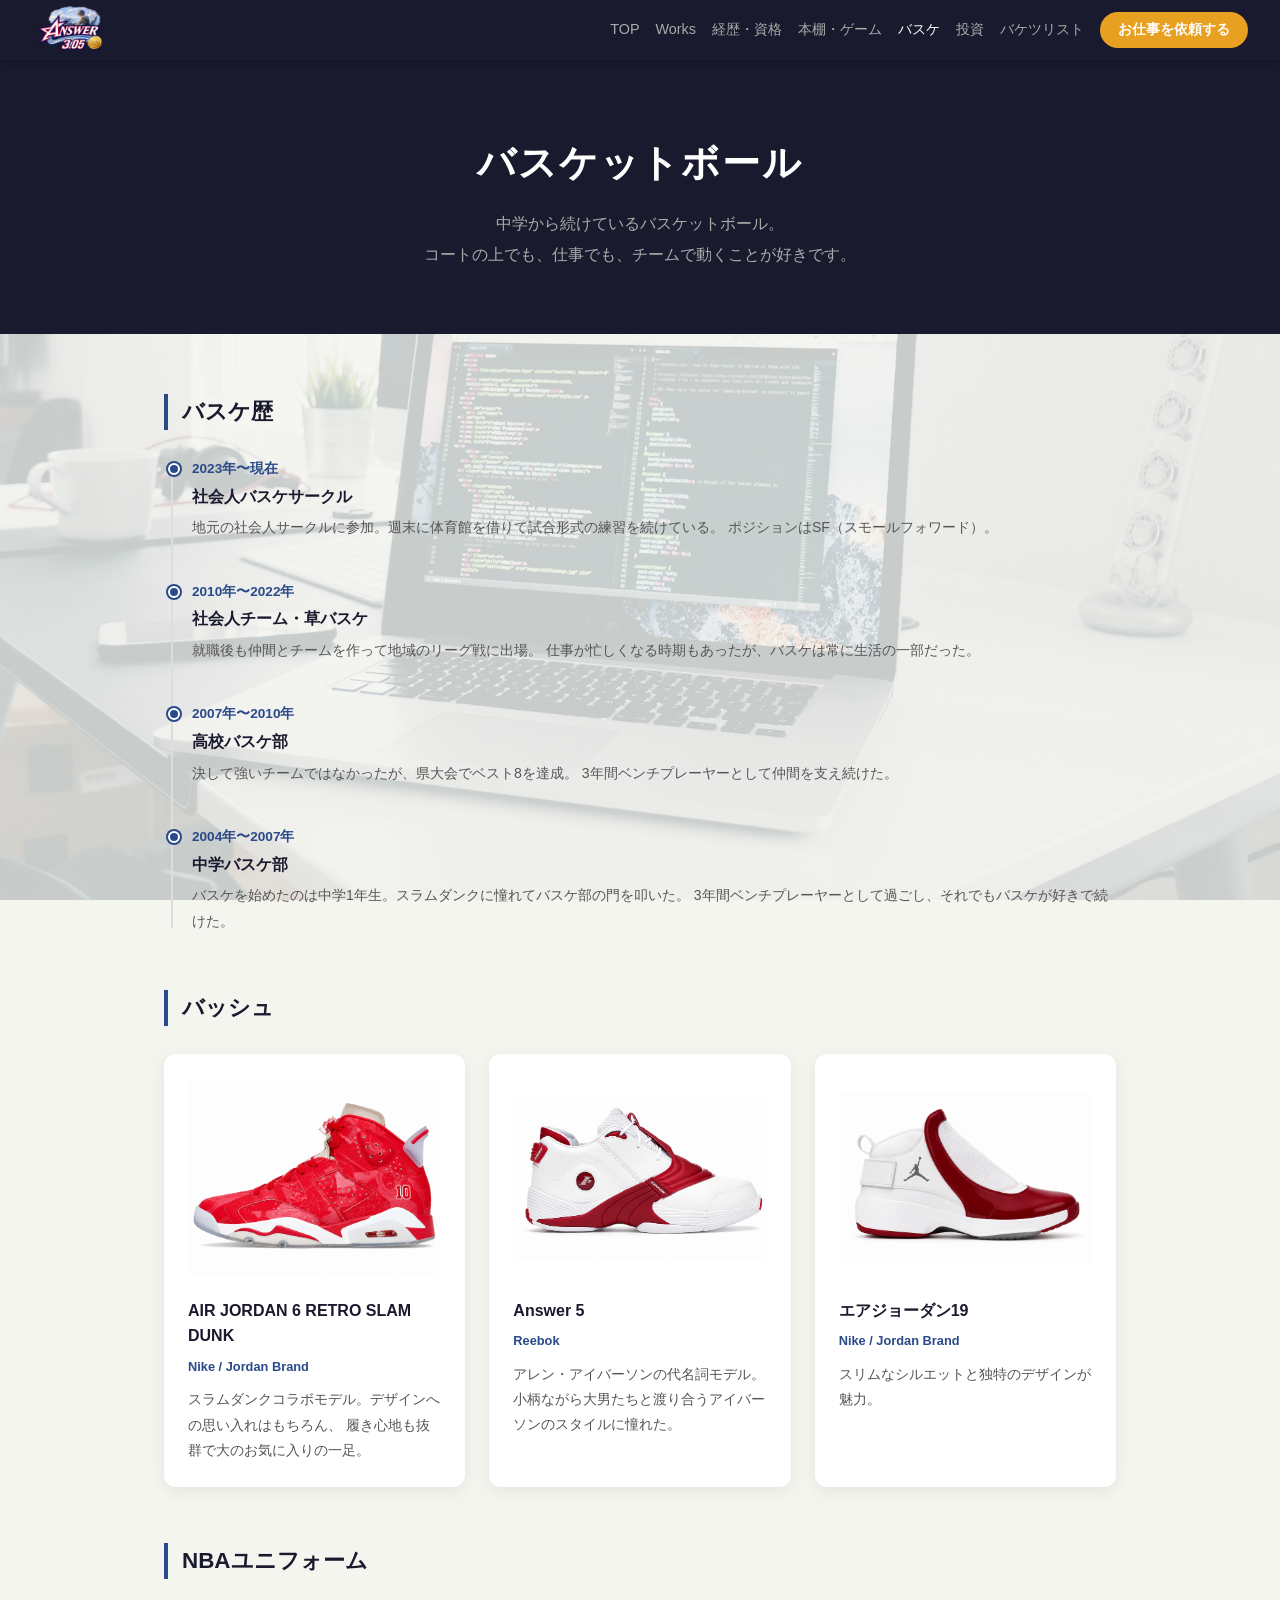
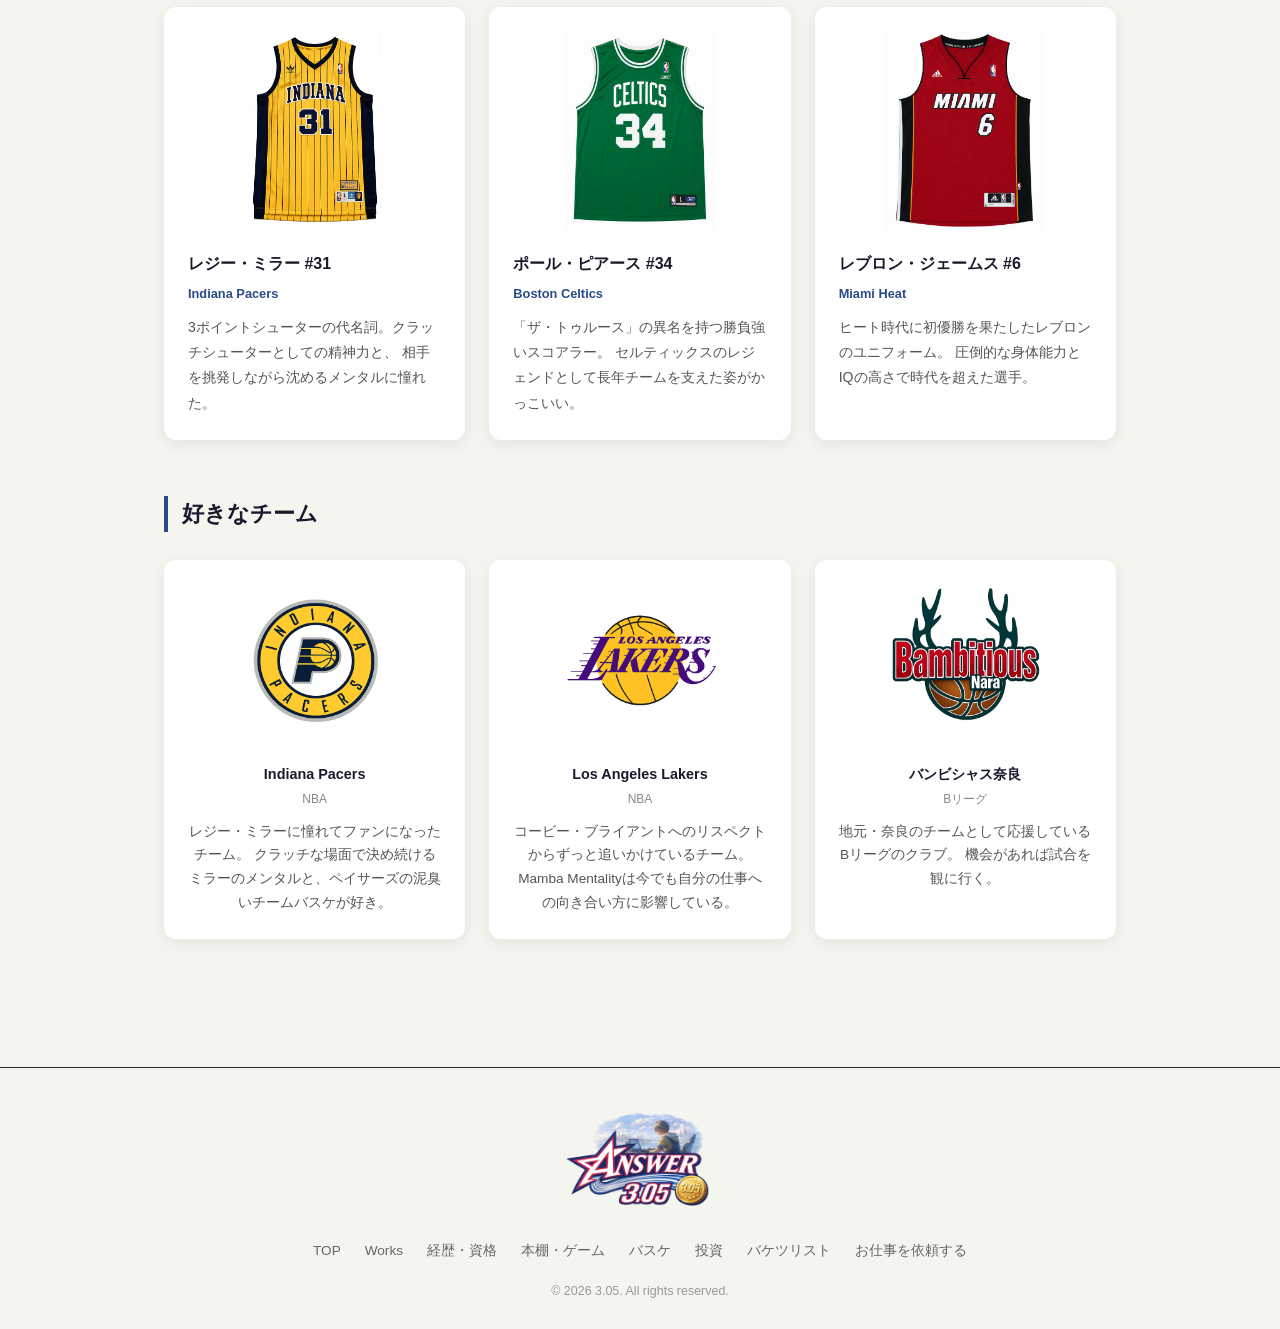
==== commit ebd81f20: "Google Analytics (GA4) を全ページに追加 Co-Authored-By: Claude Sonnet 5.5 <noreply@anthropic.com>" ====
--- a/html/basketball.html
+++ b/html/basketball.html
@@ -6,15 +6,27 @@
   <title>バスケ | 3.05</title>
   <meta name="description" content="フリーランスWebクリエイター3.05のバスケットボールページ。NBA・バスケについての思いや情報を発信しています。">
   <meta name="robots" content="index, follow">
+  <link rel="canonical" href="https://team305-lc.github.io/answer305/html/basketball.html">
   <meta property="og:type" content="website">
   <meta property="og:locale" content="ja_JP">
+  <meta property="og:url" content="https://team305-lc.github.io/answer305/html/basketball.html">
   <meta property="og:title" content="バスケ | 3.05">
   <meta property="og:description" content="フリーランスWebクリエイター3.05のバスケットボールページ。NBA・バスケについての思いや情報を発信しています。">
+  <meta property="og:image" content="https://team305-lc.github.io/answer305/img/philosophy_01.jpg">
   <meta name="twitter:card" content="summary_large_image">
   <meta name="twitter:title" content="バスケ | 3.05">
   <meta name="twitter:description" content="フリーランスWebクリエイター3.05のバスケットボールページ。NBA・バスケについての思いや情報を発信しています。">
+  <meta name="twitter:image" content="https://team305-lc.github.io/answer305/img/philosophy_01.jpg">
   <link rel="icon" href="../img/favicon.png" type="image/png">
   <link rel="stylesheet" href="../css/style.css">
+  <!-- Google tag (gtag.js) -->
+  <script async src="https://www.googletagmanager.com/gtag/js?id=G-LWTHTBH3Q8"></script>
+  <script>
+    window.dataLayer = window.dataLayer || [];
+    function gtag(){dataLayer.push(arguments);}
+    gtag('js', new Date());
+    gtag('config', 'G-LWTHTBH3Q8');
+  </script>
 </head>
 <body data-page="basketball">
 
--- a/css/style.css
+++ b/css/style.css
@@ -1024,6 +1024,210 @@
   margin-top: 1px;
 }
 
+/* 料金セクション */
+.pricing-grid {
+  display: grid;
+  grid-template-columns: repeat(2, 1fr);
+  gap: 20px;
+  margin-bottom: 64px;
+}
+
+.pricing-card {
+  background: var(--white);
+  border-radius: 14px;
+  padding: 28px 28px 24px;
+  box-shadow: 0 2px 14px rgba(0,0,0,0.06);
+  border-top: 4px solid var(--accent);
+}
+
+.pricing-service {
+  font-size: 0.8rem;
+  font-weight: 700;
+  letter-spacing: 0.08em;
+  color: var(--accent);
+  margin-bottom: 16px;
+  text-transform: uppercase;
+}
+
+.pricing-rows {
+  display: flex;
+  flex-direction: column;
+  gap: 12px;
+  margin-bottom: 16px;
+}
+
+.pricing-row {
+  display: grid;
+  grid-template-columns: 1fr auto 52px;
+  align-items: baseline;
+  gap: 4px;
+  border-bottom: 1px solid #eef0f5;
+  padding-bottom: 10px;
+}
+
+.pricing-row:last-child {
+  border-bottom: none;
+  padding-bottom: 0;
+}
+
+.pricing-label {
+  font-size: 0.88rem;
+  color: #555;
+  display: flex;
+  flex-direction: column;
+  gap: 2px;
+}
+
+.pricing-label-sub {
+  font-size: 0.75rem;
+  color: #999;
+  font-weight: 400;
+}
+
+.pricing-value {
+  font-size: 1.1rem;
+  font-weight: 700;
+  color: var(--navy);
+  text-align: right;
+}
+
+.pricing-unit {
+  font-size: 0.78rem;
+  color: #888;
+}
+
+.pricing-value.free {
+  color: #1a8a3a;
+  font-size: 1.2rem;
+}
+
+.pricing-unit {
+  font-size: 0.78rem;
+  font-weight: 400;
+  color: #888;
+}
+
+.pricing-highlight {
+  display: flex;
+  align-items: center;
+  gap: 8px;
+  font-size: 0.82rem;
+  color: #444;
+  line-height: 1.6;
+  background: #f0f4ff;
+  border-radius: 6px;
+  padding: 8px 12px;
+  margin-top: 4px;
+}
+
+.pricing-badge {
+  display: inline-block;
+  flex-shrink: 0;
+  background: var(--accent);
+  color: #fff;
+  font-size: 0.68rem;
+  font-weight: 700;
+  padding: 2px 8px;
+  border-radius: 20px;
+}
+
+.pricing-note {
+  font-size: 0.82rem;
+  color: #777;
+  margin-top: 4px;
+  line-height: 1.6;
+}
+
+@media (max-width: 640px) {
+  .pricing-grid {
+    grid-template-columns: 1fr;
+  }
+  .pricing-highlight {
+    flex-direction: column;
+    align-items: flex-start;
+    gap: 4px;
+  }
+}
+
+/* 料金ボックス */
+.service-price {
+  margin-top: 24px;
+  padding: 18px 20px;
+  background: #f5f7fb;
+  border-radius: 10px;
+  border-left: 4px solid var(--accent);
+}
+
+.service-price-title {
+  font-size: 0.72rem;
+  font-weight: 700;
+  letter-spacing: 0.12em;
+  color: var(--accent);
+  text-transform: uppercase;
+  margin-bottom: 12px;
+}
+
+.service-price-items {
+  display: flex;
+  flex-direction: column;
+  gap: 10px;
+}
+
+.service-price-item {
+  display: flex;
+  justify-content: space-between;
+  align-items: baseline;
+  gap: 8px;
+}
+
+.service-price-label {
+  font-size: 0.88rem;
+  color: #555;
+}
+
+.service-price-value {
+  font-size: 1.05rem;
+  font-weight: 700;
+  color: var(--navy);
+  white-space: nowrap;
+}
+
+.service-price-value.free {
+  color: #1a8a3a;
+  font-size: 1.15rem;
+}
+
+.service-price-sub {
+  font-size: 0.78rem;
+  font-weight: 400;
+  color: #777;
+}
+
+.service-price-divider {
+  border: none;
+  border-top: 1px solid #dde2ec;
+  margin: 10px 0;
+}
+
+.service-price-note {
+  font-size: 0.8rem;
+  color: #555;
+  margin-top: 12px;
+  line-height: 1.6;
+}
+
+.service-price-badge {
+  display: inline-block;
+  background: var(--accent);
+  color: #fff;
+  font-size: 0.7rem;
+  font-weight: 700;
+  padding: 2px 8px;
+  border-radius: 20px;
+  margin-right: 6px;
+  vertical-align: middle;
+}
+
 /* クライアントタイプ */
 .client-grid {
   display: grid;
@@ -1086,6 +1290,17 @@
   flex-shrink: 0;
   margin-top: 3px;
 }
+
+.client-detail-link {
+  display: inline-block;
+  margin-top: 16px;
+  font-size: 0.82rem;
+  font-weight: 700;
+  color: var(--accent);
+  text-decoration: none;
+}
+
+.client-detail-link:hover { text-decoration: underline; }
 
 /* CTA */
 .works-cta {
@@ -1567,6 +1782,79 @@
   font-size: 0.88rem;
   color: #555;
   line-height: 1.8;
+  margin-bottom: 16px;
+}
+
+.cert-modal-btn {
+  display: inline-flex;
+  align-items: center;
+  gap: 4px;
+  margin-top: 4px;
+  padding: 6px 14px;
+  background: #f1f5f9;
+  color: var(--navy);
+  border: 1px solid #e2e8f0;
+  border-radius: 20px;
+  font-size: 0.8rem;
+  font-weight: 600;
+  cursor: pointer;
+  transition: background 0.18s;
+}
+
+.cert-modal-btn:hover { background: #e2e8f0; }
+
+/* 賞状モーダル */
+.cert-modal-overlay {
+  display: none;
+  position: fixed;
+  inset: 0;
+  background: rgba(0,0,0,0.72);
+  z-index: 1000;
+  align-items: center;
+  justify-content: center;
+  padding: 20px;
+}
+
+.cert-modal-overlay.is-open {
+  display: flex;
+  animation: bucketFadeIn 0.2s ease;
+}
+
+.cert-modal-box {
+  background: #fff;
+  border-radius: 14px;
+  padding: 24px;
+  max-width: 680px;
+  width: 100%;
+  position: relative;
+  animation: bucketSlideIn 0.26s cubic-bezier(0.34,1.1,0.64,1);
+}
+
+.cert-modal-close {
+  position: absolute;
+  top: 12px;
+  right: 14px;
+  background: none;
+  border: none;
+  font-size: 1.6rem;
+  color: #888;
+  cursor: pointer;
+  line-height: 1;
+}
+
+.cert-modal-close:hover { color: #333; }
+
+.cert-modal-title {
+  font-size: 0.88rem;
+  font-weight: 700;
+  color: var(--navy);
+  margin-bottom: 14px;
+}
+
+.cert-modal-img {
+  width: 100%;
+  border-radius: 8px;
+  display: block;
 }
 
 .skills-category { margin-bottom: 28px; }
@@ -2235,6 +2523,273 @@
   line-height: 1.8;
 }
 
+/* ===== 高配当株 投資ページ内リンク ===== */
+.invest-grid--dividend { margin-bottom: 32px; }
+
+.invest-tag--s { background: #fef9c3; color: #854d0e; }
+.invest-tag--a { background: #dbeafe; color: #1e40af; }
+
+.invest-detail-link {
+  text-align: center;
+  margin: 8px 0 48px;
+}
+
+.invest-detail-btn {
+  display: inline-block;
+  background: var(--accent);
+  color: #fff;
+  font-weight: 700;
+  font-size: 0.95rem;
+  padding: 12px 32px;
+  border-radius: 8px;
+  text-decoration: none;
+  transition: opacity 0.18s;
+}
+
+.invest-detail-btn:hover { opacity: 0.82; }
+
+/* ===== 高配当株ページ（dividend.html）===== */
+.dv-breadcrumb {
+  margin-bottom: 32px;
+}
+
+.dv-breadcrumb a {
+  color: var(--accent);
+  font-size: 0.88rem;
+  text-decoration: none;
+}
+
+.dv-breadcrumb a:hover { text-decoration: underline; }
+
+.dv-lead {
+  font-size: 0.95rem;
+  color: #444;
+  margin-bottom: 24px;
+  line-height: 1.8;
+}
+
+.dv-definition {
+  display: flex;
+  align-items: center;
+  gap: 16px;
+  background: #fff;
+  border-radius: 12px;
+  padding: 28px 32px;
+  box-shadow: 0 4px 16px rgba(0,0,0,0.07);
+  margin-bottom: 48px;
+  flex-wrap: wrap;
+}
+
+.dv-def-item {
+  display: flex;
+  align-items: center;
+  gap: 14px;
+  flex: 1;
+  min-width: 180px;
+}
+
+.dv-def-icon { font-size: 2rem; }
+
+.dv-def-label {
+  font-size: 0.82rem;
+  color: #888;
+  margin-bottom: 4px;
+}
+
+.dv-def-val {
+  font-size: 1.1rem;
+  color: var(--navy);
+}
+
+.dv-def-sep {
+  font-size: 0.88rem;
+  font-weight: 700;
+  color: #aaa;
+  text-align: center;
+  white-space: nowrap;
+}
+
+/* 格付けカード */
+.dv-rank-grid {
+  display: grid;
+  grid-template-columns: repeat(auto-fit, minmax(240px, 1fr));
+  gap: 20px;
+  margin-bottom: 32px;
+}
+
+.dv-rank-card {
+  background: #fff;
+  border-radius: 12px;
+  padding: 24px;
+  box-shadow: 0 4px 16px rgba(0,0,0,0.07);
+}
+
+.dv-rank-s { border-top: 4px solid #f59e0b; }
+.dv-rank-a { border-top: 4px solid var(--accent); }
+.dv-rank-b { border-top: 4px solid #6b7280; }
+.dv-rank-z { border-top: 4px solid #ef4444; }
+
+.dv-rank-header {
+  display: flex;
+  align-items: center;
+  gap: 10px;
+  margin-bottom: 12px;
+}
+
+.dv-rank-badge {
+  display: inline-block;
+  font-size: 0.88rem;
+  font-weight: 800;
+  padding: 3px 12px;
+  border-radius: 20px;
+}
+
+.dv-rank-badge--s { background: #fef9c3; color: #92400e; }
+.dv-rank-badge--a { background: #dbeafe; color: #1e40af; }
+.dv-rank-badge--b { background: #f3f4f6; color: #374151; }
+.dv-rank-badge--z { background: #fee2e2; color: #991b1b; }
+
+.dv-rank-sub {
+  font-size: 0.78rem;
+  color: #888;
+}
+
+.dv-rank-cond-title {
+  font-size: 0.78rem;
+  color: #888;
+  margin-bottom: 10px;
+}
+
+.dv-rank-list {
+  margin: 0;
+  padding-left: 18px;
+  font-size: 0.86rem;
+  color: #444;
+  line-height: 1.9;
+}
+
+/* 格付け階層 */
+.dv-hierarchy {
+  display: flex;
+  align-items: center;
+  gap: 8px;
+  background: #f9fafb;
+  border-radius: 10px;
+  padding: 16px 24px;
+  margin-bottom: 48px;
+  flex-wrap: wrap;
+  font-size: 0.9rem;
+  font-weight: 700;
+}
+
+.dv-hier-item {
+  padding: 6px 18px;
+  border-radius: 20px;
+  font-size: 0.88rem;
+}
+
+.dv-hier-s { background: #fef9c3; color: #92400e; }
+.dv-hier-a { background: #dbeafe; color: #1e40af; }
+.dv-hier-b { background: #f3f4f6; color: #374151; }
+
+.dv-hier-arrow { color: #aaa; font-size: 1.1rem; }
+
+.dv-hier-note {
+  font-size: 0.78rem;
+  color: #888;
+  font-weight: 400;
+  margin-left: 8px;
+}
+
+/* 購入タイミング */
+.dv-timing-box {
+  display: flex;
+  align-items: center;
+  gap: 20px;
+  background: #fff;
+  border-radius: 12px;
+  padding: 24px 28px;
+  box-shadow: 0 4px 16px rgba(0,0,0,0.07);
+  margin-bottom: 48px;
+  border-left: 4px solid #10b981;
+}
+
+.dv-timing-buy { border-left-color: #10b981; }
+
+.dv-timing-icon { font-size: 2rem; flex-shrink: 0; }
+
+.dv-timing-label { font-size: 0.82rem; color: #888; margin-bottom: 4px; }
+
+.dv-timing-main { font-size: 1rem; color: var(--navy); }
+
+/* 売却タイミング */
+.dv-sell-list {
+  display: flex;
+  flex-direction: column;
+  gap: 16px;
+  margin-bottom: 48px;
+}
+
+.dv-sell-item {
+  display: flex;
+  align-items: flex-start;
+  gap: 20px;
+  background: #fff;
+  border-radius: 12px;
+  padding: 22px 24px;
+  box-shadow: 0 4px 16px rgba(0,0,0,0.07);
+  border-left: 4px solid var(--accent);
+}
+
+.dv-sell-item--verify { border-left-color: #f59e0b; }
+
+.dv-sell-num {
+  font-size: 1.4rem;
+  font-weight: 800;
+  color: var(--accent);
+  line-height: 1;
+  min-width: 32px;
+  flex-shrink: 0;
+}
+
+.dv-sell-item--verify .dv-sell-num { color: #f59e0b; }
+
+.dv-sell-title {
+  font-weight: 700;
+  color: var(--navy);
+  margin-bottom: 6px;
+  font-size: 0.95rem;
+  display: flex;
+  align-items: center;
+  gap: 10px;
+  flex-wrap: wrap;
+}
+
+.dv-sell-badge {
+  display: inline-block;
+  font-size: 0.72rem;
+  font-weight: 700;
+  background: #fef9c3;
+  color: #92400e;
+  border-radius: 20px;
+  padding: 2px 10px;
+}
+
+.dv-sell-desc {
+  font-size: 0.88rem;
+  color: #555;
+  line-height: 1.8;
+}
+
+@media (max-width: 640px) {
+  .dv-definition { padding: 20px; gap: 12px; }
+  .dv-def-sep { width: 100%; text-align: left; }
+  .dv-hierarchy { gap: 6px; }
+  .dv-hier-note { margin-left: 0; width: 100%; }
+  .dv-sell-item { gap: 14px; }
+  .dv-timing-box { gap: 14px; }
+}
+
 /* .invest-note は invest-tag に統合したため用途変更 */
 .invest-note {
   display: inline-block;
@@ -2283,7 +2838,20 @@
   .invest-grid,
   .team-grid { grid-template-columns: 1fr; }
 
-  .games-grid { grid-template-columns: repeat(2, 1fr); }
+  .games-grid {
+    display: flex;
+    flex-wrap: nowrap;
+    overflow-x: auto;
+    gap: 16px;
+    padding-bottom: 12px;
+    -webkit-overflow-scrolling: touch;
+    scroll-snap-type: x mandatory;
+  }
+  .games-grid .game-card {
+    flex: 0 0 72vw;
+    max-width: 280px;
+    scroll-snap-align: start;
+  }
 
   .page-hero { padding: 48px 20px 40px; }
 
@@ -2662,3 +3230,891 @@
 
   .book-cover { width: 40px; height: 160px; }
 }
+
+
+/* ============================================================
+   バケツリストページ
+   ============================================================ */
+
+.bucket-filter {
+  display: flex;
+  gap: 10px;
+  margin-bottom: 32px;
+  flex-wrap: wrap;
+}
+
+.bucket-filter-btn {
+  display: inline-flex;
+  align-items: center;
+  gap: 8px;
+  background: #fff;
+  border: 2px solid #dde2ec;
+  border-radius: 24px;
+  padding: 8px 20px;
+  font-size: 0.9rem;
+  font-weight: 600;
+  color: #555;
+  cursor: pointer;
+  transition: border-color 0.2s, color 0.2s, background 0.2s;
+  font-family: inherit;
+}
+
+.bucket-filter-btn:hover {
+  border-color: var(--accent);
+  color: var(--accent);
+}
+
+.bucket-filter-btn.active {
+  background: var(--accent);
+  border-color: var(--accent);
+  color: #fff;
+}
+
+.bucket-count {
+  display: inline-flex;
+  align-items: center;
+  justify-content: center;
+  background: rgba(0,0,0,0.1);
+  border-radius: 20px;
+  font-size: 0.76rem;
+  font-weight: 700;
+  min-width: 22px;
+  height: 22px;
+  padding: 0 6px;
+}
+
+.bucket-filter-btn.active .bucket-count {
+  background: rgba(255,255,255,0.25);
+}
+
+.bucket-grid {
+  display: grid;
+  grid-template-columns: repeat(auto-fill, minmax(170px, 1fr));
+  gap: 20px;
+}
+
+.bucket-card {
+  background: #fff;
+  border-radius: 12px;
+  overflow: hidden;
+  box-shadow: 0 4px 16px rgba(0,0,0,0.07);
+  transition: transform 0.2s, box-shadow 0.2s;
+  cursor: pointer;
+  display: flex;
+  flex-direction: column;
+}
+
+.bucket-card:hover {
+  transform: translateY(-4px);
+  box-shadow: 0 8px 24px rgba(0,0,0,0.12);
+}
+
+.bucket-card[data-status="done"] {
+  border-top: 3px solid #22c55e;
+}
+
+.bucket-img-wrap {
+  position: relative;
+  width: 100%;
+  padding-top: 75%;
+  overflow: hidden;
+  background: #eef0f4;
+  flex-shrink: 0;
+}
+
+.bucket-img {
+  position: absolute;
+  inset: 0;
+  width: 100%;
+  height: 100%;
+  object-fit: cover;
+}
+
+.bucket-body {
+  padding: 12px 14px 8px;
+  flex: 1;
+}
+
+.bucket-num {
+  font-size: 0.7rem;
+  color: #bbb;
+  font-weight: 600;
+  letter-spacing: 0.06em;
+  margin-bottom: 4px;
+}
+
+.bucket-title {
+  font-size: 0.88rem;
+  font-weight: 700;
+  color: var(--navy);
+  line-height: 1.55;
+}
+
+/* ステータスフッター */
+.bucket-footer {
+  padding: 8px 14px 12px;
+  border-top: 1px solid #f0f0ea;
+}
+
+.bucket-tag {
+  display: none;
+  align-items: center;
+  gap: 4px;
+  font-size: 0.72rem;
+  font-weight: 700;
+  padding: 3px 10px;
+  border-radius: 20px;
+}
+
+.bucket-tag--done {
+  background: #dcfce7;
+  color: #15803d;
+}
+
+.bucket-tag--pending {
+  background: #f3f4f6;
+  color: #6b7280;
+}
+
+.bucket-card[data-status="done"] .bucket-tag--done    { display: inline-flex; }
+.bucket-card[data-status="pending"] .bucket-tag--pending { display: inline-flex; }
+
+/* ===== モーダル ===== */
+.bucket-modal {
+  display: none;
+  position: fixed;
+  inset: 0;
+  z-index: 500;
+  align-items: center;
+  justify-content: center;
+  padding: 20px;
+}
+
+.bucket-modal.is-open {
+  display: flex;
+  animation: bucketFadeIn 0.22s ease;
+}
+
+.bucket-modal.is-open .bucket-modal-box {
+  animation: bucketSlideIn 0.28s cubic-bezier(0.34, 1.1, 0.64, 1);
+}
+
+@keyframes bucketFadeIn {
+  from { opacity: 0; }
+  to   { opacity: 1; }
+}
+
+@keyframes bucketSlideIn {
+  from {
+    opacity: 0;
+    transform: translateY(20px) scale(0.96);
+  }
+  to {
+    opacity: 1;
+    transform: translateY(0) scale(1);
+  }
+}
+
+.bucket-modal-backdrop {
+  position: absolute;
+  inset: 0;
+  background: rgba(0,0,0,0.6);
+  backdrop-filter: blur(4px);
+  -webkit-backdrop-filter: blur(4px);
+}
+
+.bucket-modal-box {
+  position: relative;
+  background: #fff;
+  border-radius: 16px;
+  overflow: hidden;
+  max-width: 520px;
+  width: 100%;
+  max-height: 90vh;
+  overflow-y: auto;
+  box-shadow: 0 20px 60px rgba(0,0,0,0.3);
+  z-index: 1;
+}
+
+.bucket-modal-close {
+  position: absolute;
+  top: 12px;
+  right: 12px;
+  width: 36px;
+  height: 36px;
+  background: rgba(0,0,0,0.45);
+  color: #fff;
+  border: none;
+  border-radius: 50%;
+  font-size: 1.3rem;
+  line-height: 1;
+  cursor: pointer;
+  display: flex;
+  align-items: center;
+  justify-content: center;
+  z-index: 10;
+  transition: background 0.2s;
+}
+
+.bucket-modal-close:hover {
+  background: rgba(0,0,0,0.7);
+}
+
+.bucket-modal-img-area {
+  width: 100%;
+  aspect-ratio: 4 / 3;
+  background: #eef0f4;
+  overflow: hidden;
+}
+
+.bucket-modal-img {
+  width: 100%;
+  height: 100%;
+  object-fit: cover;
+}
+
+.bucket-modal-content {
+  padding: 24px 28px 32px;
+}
+
+.bucket-modal-num {
+  font-size: 0.75rem;
+  color: #bbb;
+  font-weight: 600;
+  letter-spacing: 0.06em;
+  margin-bottom: 6px;
+}
+
+.bucket-modal-title {
+  font-size: 1.25rem;
+  font-weight: 700;
+  color: var(--navy);
+  line-height: 1.45;
+  margin-bottom: 12px;
+}
+
+.bucket-modal-status-wrap {
+  margin-bottom: 16px;
+}
+
+.bucket-modal-status-wrap .bucket-tag {
+  display: inline-flex;
+}
+
+.bucket-modal-desc {
+  font-size: 0.92rem;
+  color: #555;
+  line-height: 1.85;
+}
+
+@media (max-width: 640px) {
+  .bucket-filter { gap: 8px; }
+  .bucket-filter-btn {
+    flex: 1;
+    justify-content: center;
+    padding: 7px 6px;
+    font-size: 0.82rem;
+  }
+
+  .bucket-grid {
+    grid-template-columns: repeat(2, 1fr);
+    gap: 12px;
+  }
+
+  .bucket-title { font-size: 0.8rem; }
+  .bucket-body { padding: 10px 12px 6px; }
+  .bucket-footer { padding: 6px 12px 10px; }
+
+  .bucket-modal { padding: 12px; }
+  .bucket-modal-title { font-size: 1.05rem; }
+  .bucket-modal-content { padding: 20px 20px 28px; }
+}
+
+/* ============================================================
+   トップページ プロフィール欄 お話しCTAボタン
+   ============================================================ */
+.talk-cta-btn {
+  display: flex;
+  align-items: center;
+  gap: 12px;
+  background: linear-gradient(135deg, var(--accent, #4f46e5) 0%, #7c3aed 100%);
+  color: #fff;
+  border-radius: 12px;
+  padding: 16px 18px;
+  margin-top: 24px;
+  text-decoration: none;
+  transition: opacity 0.18s, transform 0.18s;
+}
+
+.talk-cta-btn:hover {
+  opacity: 0.88;
+  transform: translateY(-2px);
+}
+
+.talk-cta-icon {
+  font-size: 1.6rem;
+  flex-shrink: 0;
+}
+
+.talk-cta-body {
+  display: flex;
+  flex-direction: column;
+  flex: 1;
+  gap: 3px;
+}
+
+.talk-cta-main {
+  font-size: 0.95rem;
+  font-weight: 700;
+  letter-spacing: 0.02em;
+}
+
+.talk-cta-sub {
+  font-size: 0.72rem;
+  opacity: 0.85;
+  line-height: 1.5;
+}
+
+.talk-cta-arrow {
+  font-size: 1rem;
+  flex-shrink: 0;
+}
+
+/* ============================================================
+   お話しページ（talk.html）
+   ============================================================ */
+.talk-hero {
+  background: linear-gradient(135deg, var(--navy, #1a1a2e) 0%, #2d1b69 100%);
+  color: #fff;
+  text-align: center;
+  padding: 60px 24px 56px;
+}
+
+.talk-hero-icon {
+  font-size: 3rem;
+  margin-bottom: 16px;
+}
+
+.talk-hero h2 {
+  font-size: clamp(1.5rem, 4vw, 2rem);
+  font-weight: 800;
+  margin-bottom: 16px;
+  letter-spacing: 0.04em;
+}
+
+.talk-hero p {
+  font-size: 0.95rem;
+  line-height: 1.9;
+  opacity: 0.88;
+}
+
+.talk-body {
+  max-width: 960px;
+  margin: 0 auto;
+  padding: 48px 24px 80px;
+}
+
+.talk-layout {
+  display: grid;
+  grid-template-columns: 280px 1fr;
+  gap: 40px;
+  align-items: start;
+}
+
+/* 左：案内 */
+.talk-aside {
+  background: #fff;
+  border-radius: 12px;
+  padding: 28px 24px;
+  box-shadow: 0 4px 16px rgba(0,0,0,0.07);
+  position: sticky;
+  top: 80px;
+}
+
+.talk-aside-title {
+  font-size: 0.82rem;
+  font-weight: 700;
+  color: #888;
+  text-transform: uppercase;
+  letter-spacing: 0.08em;
+  margin-bottom: 16px;
+}
+
+.talk-aside-reason {
+  font-size: 0.88rem;
+  color: #444;
+  line-height: 1.9;
+  margin-bottom: 14px;
+}
+
+.talk-aside-reason strong { color: var(--navy); }
+
+.talk-aside-note {
+  background: #f9fafb;
+  border-radius: 8px;
+  padding: 14px 16px;
+  font-size: 0.82rem;
+  color: #555;
+  line-height: 2;
+}
+
+.talk-aside-note p { margin: 0; }
+
+/* 右：フォームカラム */
+.talk-form-col { min-width: 0; }
+
+/* 第一・第二希望ブロック */
+.talk-wish-block {
+  background: #f9fafb;
+  border-radius: 10px;
+  padding: 20px 20px 8px;
+  margin-bottom: 24px;
+  border-left: 3px solid #d1d5db;
+}
+
+.talk-wish-block .form-group {
+  margin-bottom: 20px;
+}
+
+.talk-wish-label {
+  font-size: 0.82rem;
+  font-weight: 700;
+  color: #6b7280;
+  margin-bottom: 14px;
+  letter-spacing: 0.04em;
+}
+
+.talk-wish-optional {
+  font-weight: 400;
+  font-size: 0.78rem;
+  margin-left: 4px;
+}
+
+@media (max-width: 700px) {
+  .talk-layout {
+    grid-template-columns: 1fr;
+  }
+
+  .talk-aside { position: static; }
+}
+
+/* ===== 個人事業主メリットページ（freelance.html）===== */
+
+/* 結論ボックス */
+.fl-conclusion {
+  background: linear-gradient(135deg, var(--accent) 0%, #1a3a7a 100%);
+  color: #fff;
+  border-radius: 14px;
+  padding: 28px 32px;
+  margin-bottom: 48px;
+  display: flex;
+  align-items: flex-start;
+  gap: 20px;
+}
+
+.fl-conclusion-label {
+  background: rgba(255,255,255,0.2);
+  font-size: 0.75rem;
+  font-weight: 800;
+  letter-spacing: 0.2em;
+  padding: 4px 12px;
+  border-radius: 20px;
+  white-space: nowrap;
+  margin-top: 3px;
+}
+
+.fl-conclusion-text {
+  font-size: 1rem;
+  line-height: 1.8;
+}
+
+.fl-conclusion-text strong { color: #fde68a; }
+
+/* 統計カード */
+.fl-stats-grid {
+  display: grid;
+  grid-template-columns: repeat(auto-fit, minmax(200px, 1fr));
+  gap: 20px;
+  margin-bottom: 48px;
+}
+
+.fl-stat-card {
+  background: #fff;
+  border-radius: 12px;
+  padding: 28px 20px 20px;
+  box-shadow: 0 4px 16px rgba(0,0,0,0.07);
+  text-align: center;
+  border-top: 4px solid var(--border);
+}
+
+.fl-stat-card--accent { border-top-color: var(--accent); }
+
+.fl-stat-num {
+  font-size: 3rem;
+  font-weight: 900;
+  color: var(--navy);
+  line-height: 1;
+  margin-bottom: 10px;
+}
+
+.fl-stat-unit {
+  font-size: 1.4rem;
+  font-weight: 700;
+}
+
+.fl-stat-label {
+  font-size: 0.85rem;
+  color: #444;
+  line-height: 1.6;
+  margin-bottom: 10px;
+}
+
+.fl-stat-source {
+  font-size: 0.7rem;
+  color: #aaa;
+}
+
+/* 比較カード */
+.fl-compare-grid {
+  display: grid;
+  grid-template-columns: 1fr auto 1fr;
+  align-items: center;
+  gap: 16px;
+  margin-bottom: 48px;
+}
+
+.fl-compare-card {
+  background: #fff;
+  border-radius: 12px;
+  padding: 24px;
+  box-shadow: 0 4px 16px rgba(0,0,0,0.07);
+  height: 100%;
+}
+
+.fl-compare-card--no  { border-top: 4px solid #ef4444; }
+.fl-compare-card--yes { border-top: 4px solid #22c55e; }
+
+.fl-compare-header { margin-bottom: 16px; }
+
+.fl-compare-badge {
+  display: inline-block;
+  font-size: 0.85rem;
+  font-weight: 800;
+  padding: 4px 16px;
+  border-radius: 20px;
+}
+
+.fl-compare-badge--no  { background: #fee2e2; color: #991b1b; }
+.fl-compare-badge--yes { background: #dcfce7; color: #166534; }
+
+.fl-compare-list {
+  list-style: none;
+  padding: 0;
+  margin: 0;
+  display: flex;
+  flex-direction: column;
+  gap: 10px;
+}
+
+.fl-compare-list li {
+  font-size: 0.88rem;
+  line-height: 1.5;
+  color: #333;
+}
+
+.fl-compare-arrow {
+  font-size: 2rem;
+  color: #ccc;
+  text-align: center;
+  font-weight: 900;
+}
+
+/* バーチャート */
+.fl-chart-wrap {
+  background: #fff;
+  border-radius: 12px;
+  padding: 32px;
+  box-shadow: 0 4px 16px rgba(0,0,0,0.07);
+  margin-bottom: 48px;
+  display: flex;
+  flex-direction: column;
+  gap: 20px;
+}
+
+.fl-bar-row {
+  display: grid;
+  grid-template-columns: 130px 1fr;
+  align-items: center;
+  gap: 16px;
+}
+
+.fl-bar-label {
+  font-size: 0.8rem;
+  color: #555;
+  line-height: 1.4;
+  text-align: right;
+}
+
+.fl-bar-track {
+  background: #f3f4f6;
+  border-radius: 6px;
+  height: 36px;
+  position: relative;
+  overflow: hidden;
+}
+
+.fl-bar {
+  height: 100%;
+  width: var(--w);
+  border-radius: 6px;
+  display: flex;
+  align-items: center;
+  justify-content: flex-end;
+  padding-right: 10px;
+  transition: width 0.8s ease;
+}
+
+.fl-bar--accent { background: var(--accent); }
+.fl-bar--navy   { background: var(--navy); }
+.fl-bar--mid    { background: #6b7280; }
+.fl-bar--muted  { background: #d1d5db; }
+
+.fl-bar-val {
+  font-size: 0.82rem;
+  font-weight: 800;
+  color: #fff;
+}
+
+.fl-bar--muted .fl-bar-val { color: #555; }
+
+.fl-chart-note {
+  font-size: 0.72rem;
+  color: #aaa;
+  margin-top: 4px;
+}
+
+/* 費用対効果 */
+.fl-roi-grid {
+  display: grid;
+  grid-template-columns: 1fr auto 1fr auto 1fr;
+  align-items: center;
+  gap: 12px;
+  margin-bottom: 48px;
+}
+
+.fl-roi-card {
+  background: #fff;
+  border-radius: 12px;
+  padding: 24px 20px;
+  box-shadow: 0 4px 16px rgba(0,0,0,0.07);
+  text-align: center;
+  border-top: 4px solid var(--border);
+}
+
+.fl-roi-card--accent { border-top-color: var(--accent); }
+.fl-roi-card--result { border-top-color: #22c55e; }
+
+.fl-roi-icon { font-size: 2rem; margin-bottom: 10px; }
+
+.fl-roi-title {
+  font-size: 0.8rem;
+  color: #888;
+  margin-bottom: 10px;
+  line-height: 1.4;
+}
+
+.fl-roi-num {
+  font-size: 1.8rem;
+  font-weight: 900;
+  color: var(--navy);
+  line-height: 1;
+  margin-bottom: 10px;
+}
+
+.fl-roi-unit { font-size: 1rem; }
+
+.fl-roi-desc {
+  font-size: 0.78rem;
+  color: #888;
+  line-height: 1.6;
+}
+
+.fl-roi-arrow {
+  font-size: 2rem;
+  color: #ccc;
+  font-weight: 900;
+  text-align: center;
+}
+
+/* 業種別シナリオ */
+.fl-scenario-grid {
+  display: grid;
+  grid-template-columns: repeat(auto-fit, minmax(240px, 1fr));
+  gap: 20px;
+  margin-bottom: 48px;
+}
+
+.fl-scenario-card {
+  background: #fff;
+  border-radius: 12px;
+  padding: 24px;
+  box-shadow: 0 4px 16px rgba(0,0,0,0.07);
+  border-left: 4px solid var(--accent);
+}
+
+.fl-scenario-icon {
+  font-size: 2rem;
+  display: block;
+  margin-bottom: 8px;
+}
+
+.fl-scenario-type {
+  font-size: 0.92rem;
+  font-weight: 700;
+  color: var(--navy);
+  margin-bottom: 14px;
+  line-height: 1.4;
+}
+
+.fl-scenario-list {
+  list-style: none;
+  padding: 0;
+  margin: 0;
+  display: flex;
+  flex-direction: column;
+  gap: 8px;
+}
+
+.fl-scenario-list li {
+  font-size: 0.82rem;
+  color: #444;
+  line-height: 1.5;
+  padding-left: 14px;
+  position: relative;
+}
+
+.fl-scenario-list li::before {
+  content: '▸';
+  position: absolute;
+  left: 0;
+  color: var(--accent);
+  font-size: 0.7rem;
+  top: 2px;
+}
+
+/* SNS比較 */
+.fl-sns-compare {
+  display: grid;
+  grid-template-columns: 1fr 1fr;
+  gap: 20px;
+  margin-bottom: 12px;
+}
+
+.fl-sns-col {
+  background: #fff;
+  border-radius: 12px;
+  padding: 24px;
+  box-shadow: 0 4px 16px rgba(0,0,0,0.07);
+}
+
+.fl-sns-col--hp { border-top: 4px solid #22c55e; }
+
+.fl-sns-head {
+  font-size: 0.9rem;
+  font-weight: 800;
+  margin-bottom: 16px;
+  padding: 6px 14px;
+  border-radius: 20px;
+  display: inline-block;
+}
+
+.fl-sns-head--sns { background: #f3f4f6; color: #374151; }
+.fl-sns-head--hp  { background: #dcfce7; color: #166534; }
+
+.fl-sns-list {
+  list-style: none;
+  padding: 0;
+  margin: 0;
+  display: flex;
+  flex-direction: column;
+  gap: 10px;
+}
+
+.fl-sns-list li {
+  font-size: 0.85rem;
+  color: #444;
+  line-height: 1.5;
+}
+
+.fl-sns-note {
+  font-size: 0.85rem;
+  color: #555;
+  text-align: center;
+  font-style: italic;
+  margin-bottom: 48px;
+  margin-top: 8px;
+}
+
+/* CTAボックス */
+.fl-cta-box {
+  background: linear-gradient(135deg, var(--navy) 0%, #2a3a6e 100%);
+  border-radius: 16px;
+  padding: 40px 32px;
+  text-align: center;
+  color: #fff;
+  margin-bottom: 16px;
+}
+
+.fl-cta-title {
+  font-size: 1.2rem;
+  font-weight: 800;
+  margin-bottom: 12px;
+}
+
+.fl-cta-desc {
+  font-size: 0.88rem;
+  line-height: 1.8;
+  color: rgba(255,255,255,0.8);
+  margin-bottom: 24px;
+}
+
+.fl-cta-btn {
+  display: inline-block;
+  background: #fff;
+  color: var(--navy);
+  font-size: 0.92rem;
+  font-weight: 700;
+  padding: 12px 32px;
+  border-radius: 30px;
+  text-decoration: none;
+  transition: opacity 0.2s;
+}
+
+.fl-cta-btn:hover { opacity: 0.85; }
+
+/* レスポンシブ */
+@media (max-width: 640px) {
+  .fl-conclusion { flex-direction: column; gap: 12px; }
+
+  .fl-stats-grid { grid-template-columns: repeat(2, 1fr); }
+
+  .fl-compare-grid {
+    grid-template-columns: 1fr;
+  }
+
+  .fl-compare-arrow {
+    transform: rotate(90deg);
+    font-size: 1.5rem;
+  }
+
+  .fl-bar-row { grid-template-columns: 90px 1fr; }
+  .fl-bar-label { font-size: 0.72rem; }
+
+  .fl-roi-grid {
+    grid-template-columns: 1fr;
+  }
+
+  .fl-roi-arrow { transform: rotate(90deg); }
+
+  .fl-sns-compare { grid-template-columns: 1fr; }
+}
